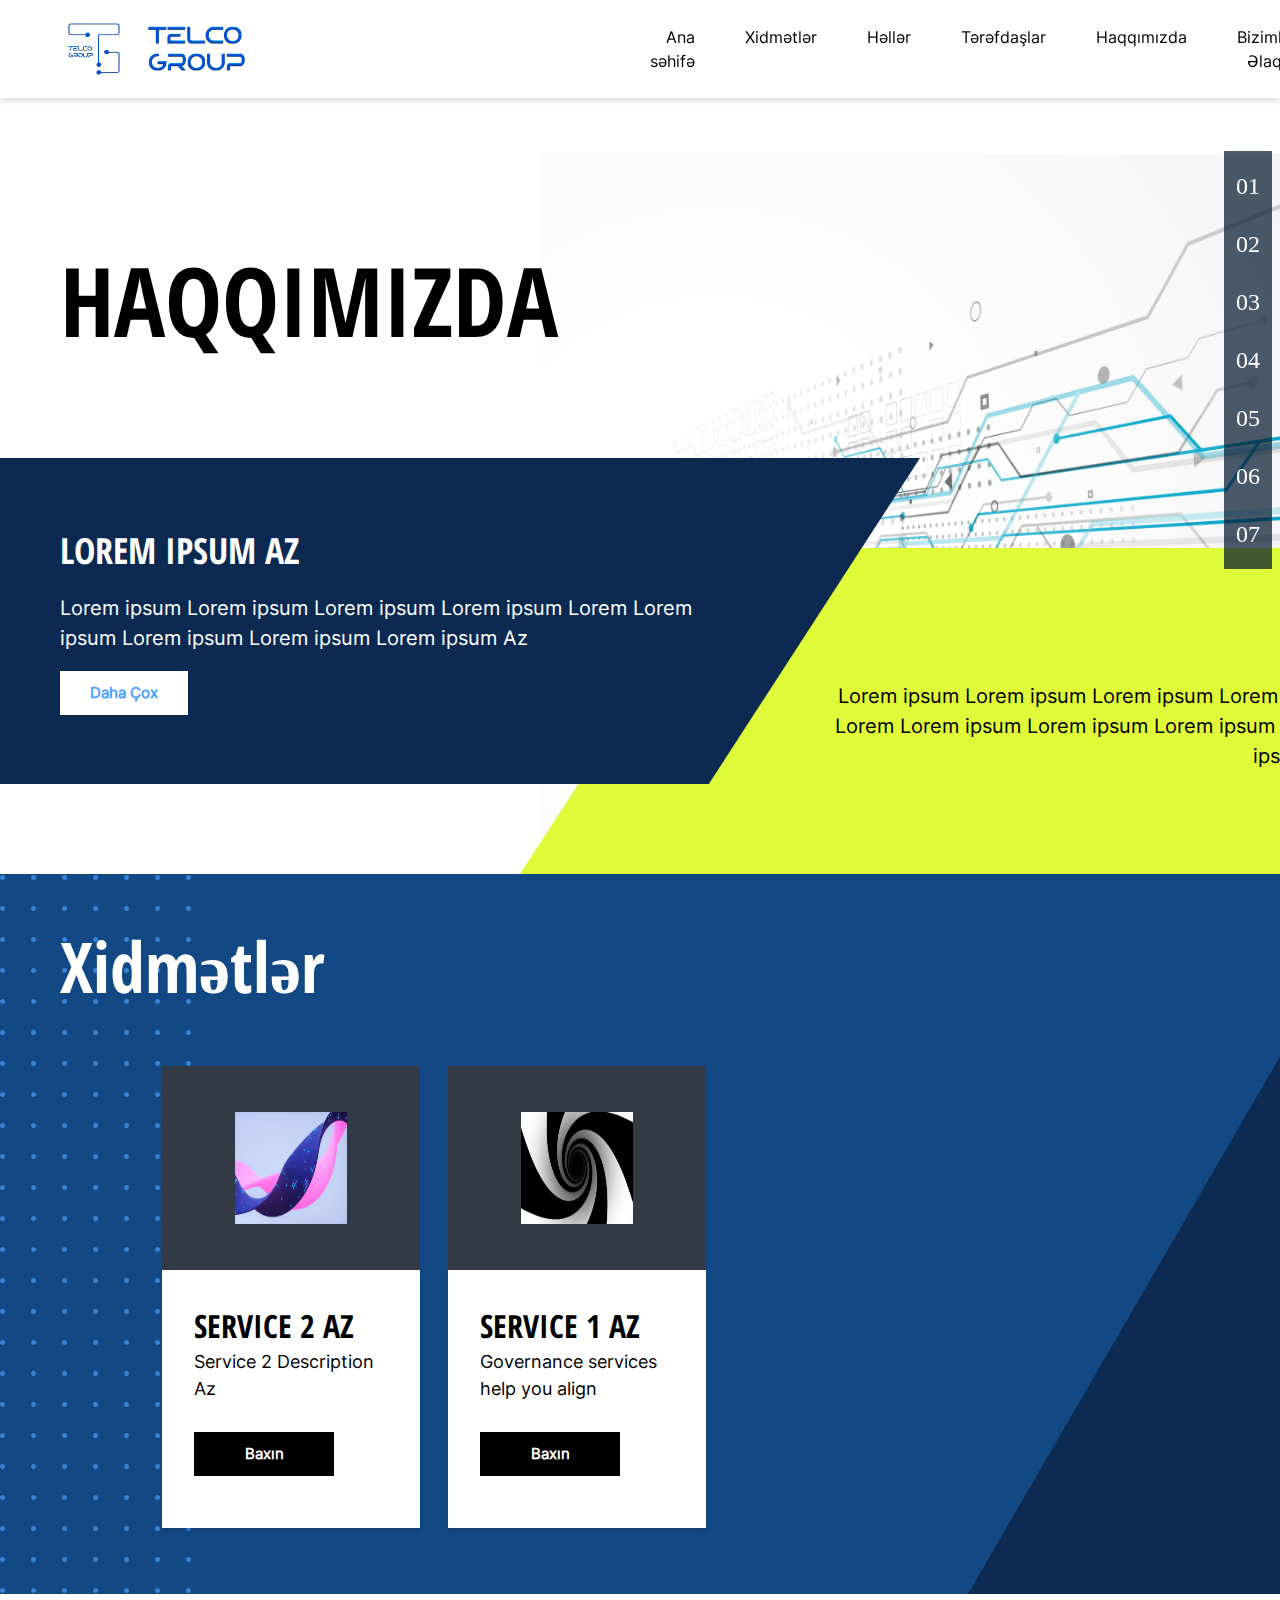
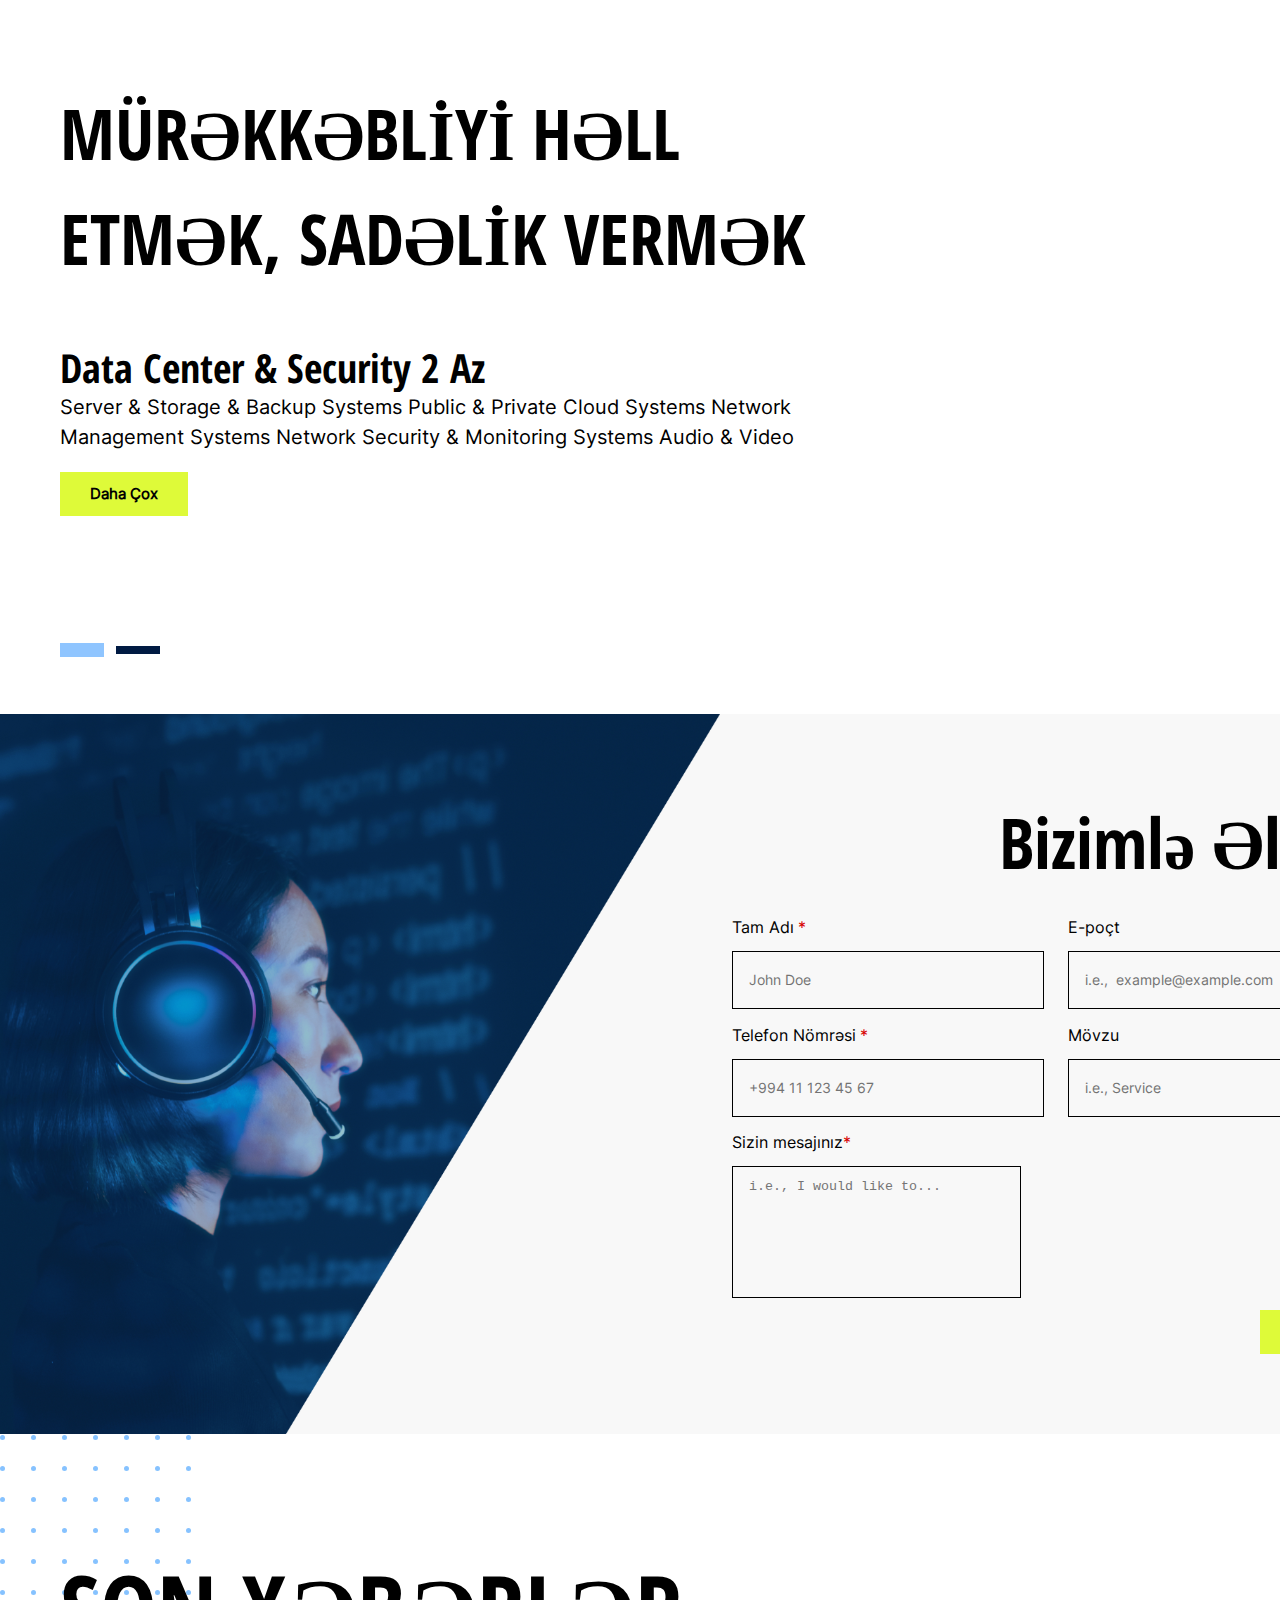
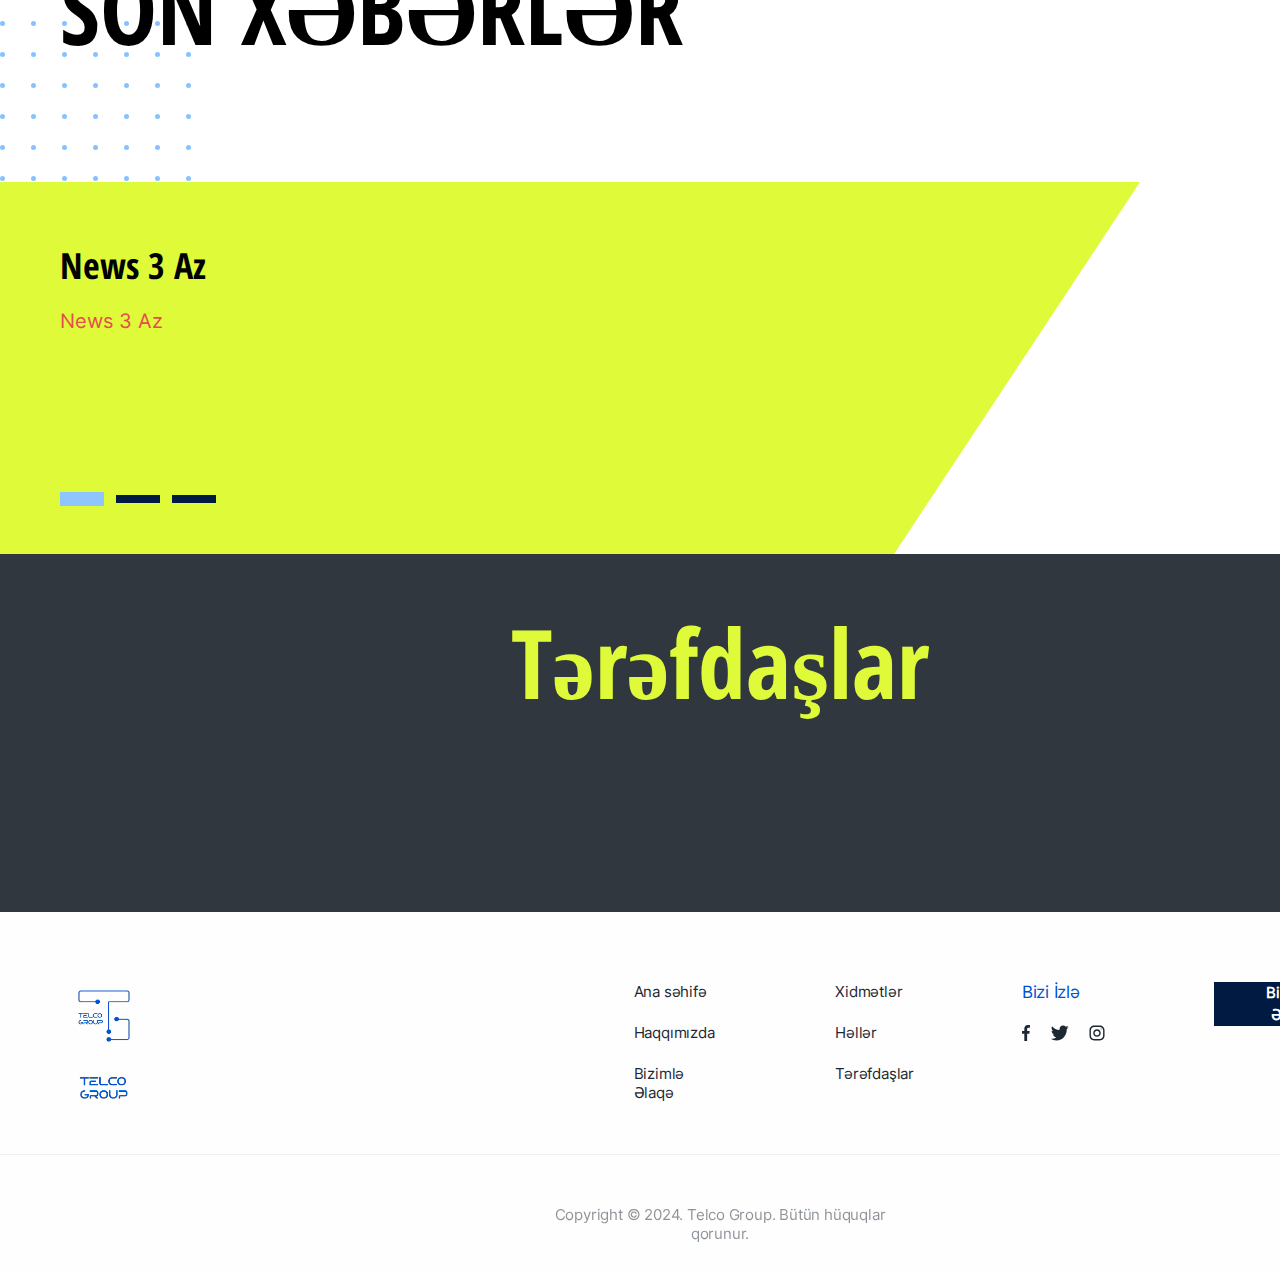
==== index.html @ 6347d16d "first commit" ====
<!DOCTYPE html>
<html lang="en">


<!-- Mirrored from telcogroup.az/ by HTTrack Website Copier/3.x [XR&CO'2014], Thu, 25 Apr 2024 22:47:24 GMT -->
<!-- Added by HTTrack --><meta http-equiv="content-type" content="text/html;charset=utf-8" /><!-- /Added by HTTrack -->
<head>
    <meta charset="UTF-8" />
    <meta name="viewport" content="width=device-width, initial-scale=1.0" />
    <title>Telco Group</title>
    <link rel="stylesheet" href="src/css/style.css" />
    <link rel="preconnect" href="https://fonts.googleapis.com/" />
    <link rel="preconnect" href="https://fonts.gstatic.com/" crossorigin />
    <link href="https://fonts.googleapis.com/css2?family=Open+Sans:ital,wght@0,300..800;1,300..800&amp;display=swap"
          rel="stylesheet" />

    <link href="../cdn.jsdelivr.net/npm/%40splidejs/splide%404.1.4/dist/css/splide.min.css" rel="stylesheet">
    
</head>

<body>
    

<header>
    <div class="logo">
        <a class="" href="index.html">
            <img class="first" src="src/images/logo.png" alt="">
            <img class="second" src="src/images/logo2.png" alt="">
        </a>
    </div>
    <div class="menu">
        <div class="text">
            <a href="index.html">Ana s&#x259;hif&#x259;</a>
        </div>
        <div class="text">
                <a href="services/index/4.html">Xidm&#x259;tl&#x259;r</a>
            
        </div>
        <div class="text">
            <a href="solutions.html">H&#x259;ll&#x259;r</a>
        </div>
        <div class="text">
            <a href="partners.html">T&#x259;r&#x259;fda&#x15F;lar</a>
        </div>
        <div class="text">
            <a href="aboutus.html">Haqq&#x131;m&#x131;zda</a>
        </div>
        <div class="text">
            <a href="contactus.html">Biziml&#x259; &#x18F;laq&#x259;</a>
        </div>
        <div class="language">
                <div class="lang" style="cursor:pointer; pointer-events: none">
                    <a class="selectedLang" href="javascript:void(0);" style="cursor:pointer; pointer-events: none">AZ</a>
                </div>
                <div class="langoptions">
                    <a class="lang" href="index.html?culture=en-US">EN</a>
                </div>
        </div>
    </div>

    <!------------------ Mobile Menu Start ---------------------->

      <div class="mobileMenu">
        <svg class="mobileMenuBtn" xmlns="http://www.w3.org/2000/svg" width="40" height="40" viewBox="0 0 40 40" fill="none">
            <path d="M5 30V26.6667H35V30H5ZM5 21.6667V18.3333H35V21.6667H5ZM5 13.3333V10H35V13.3333H5Z" fill="black"/>
          </svg>
          <div class="menuBar">
            <div class="header">
              <div class="logo">
                <a class="" href="index.html">
                  <img src="./src/images/logo.png" alt="logo">
                </a>
              </div>
              <div class="closeMenu">
                <svg xmlns="http://www.w3.org/2000/svg" width="40" height="40" viewBox="0 0 40 40" fill="none">
                    <path d="M30.6018 32.9665L20.0018 22.3499L9.40182 32.9665L7.03516 30.5999L17.6518 19.9999L7.03516 9.39987L9.40182 7.0332L20.0018 17.6499L30.6018 7.04987L32.9518 9.39987L22.3518 19.9999L32.9518 30.5999L30.6018 32.9665Z" fill="white"/>
                  </svg>
              </div>
            </div>
            <div class="menuOverlay">
              <div class="language">
                <div class="lang" style="cursor: pointer; pointer-events: none">
                  <a
                    class="selectedLang"
                    href="javascript:void(0);"
                    style="cursor: pointer; pointer-events: none"
                    >EN</a
                  >
                </div>
                <svg xmlns="http://www.w3.org/2000/svg" width="17" height="16" viewBox="0 0 17 16" fill="none">
                  <path d="M13.5658 6L8.67451 11L3.7832 6" stroke="white" stroke-width="1.5"
                        stroke-linecap="round" stroke-linejoin="round" />
              </svg>
              <div class="langoptions">
                  <a class="lang" href="index.html?culture=en-US">AZ</a>
              </div>
              </div>
    
              <ul class="menuList">
                <li class="menuItem">
                  <a href="index.html">Home</a>
                </li>
                <li class="menuItem">
                  <a href="./services/index/1.html" style="cursor:pointer;">Services</a>
                </li>
                <li class="menuItem">
                  <a href="./solutions.html" style="cursor:pointer;">Solutions</a>
                </li>
                <li class="menuItem">
                  <a href="./partners.html">Partners</a>
                </li>
                <li class="menuItem">
                  <a href="./aboutus.html">About Us</a>
                </li>
                <li class="menuItem"><a href="./contactus.html">Contact Us</a></li>
                <li class="menuItem">
                    <div class="socialMedia">
                        <a href="https://www.facebook.com/">
                            <svg xmlns="http://www.w3.org/2000/svg" width="17" height="32" viewBox="0 0 17 32" fill="none">
                                <path d="M13.6961 5.31289H16.6172V0.225315C16.1132 0.155987 14.38 0 12.3615 0C8.14989 0 5.2648 2.64911 5.2648 7.51804V11.999H0.617188V17.6865H5.2648V31.9973H10.963V17.6879H15.4226L16.1306 12.0003H10.9617V8.08199C10.963 6.43813 11.4056 5.31289 13.6961 5.31289Z" fill="white"/>
                              </svg>
                        </a>
                        <a href="https://twitter.com/">
                            <svg xmlns="http://www.w3.org/2000/svg" width="40" height="32" viewBox="0 0 40 32" fill="none">
                                <path d="M40.0018 3.78831C38.5372 4.43077 36.9766 4.85662 35.3495 5.06338C37.0233 4.064 38.3009 2.49354 38.9015 0.600615C37.3409 1.53108 35.6178 2.18831 33.7815 2.55508C32.2996 0.977231 30.1876 0 27.8836 0C23.4135 0 19.8147 3.62831 19.8147 8.07631C19.8147 8.71631 19.8689 9.33169 20.0018 9.91754C13.2892 9.59015 7.34949 6.37292 3.35934 1.472C2.66273 2.68062 2.25411 4.064 2.25411 5.55323C2.25411 8.34954 3.69411 10.8283 5.84057 12.2634C4.54334 12.2388 3.27073 11.8622 2.19257 11.2689C2.19257 11.2935 2.19257 11.3255 2.19257 11.3575C2.19257 15.2812 4.99134 18.5403 8.66149 19.2911C8.00426 19.4708 7.28796 19.5569 6.54457 19.5569C6.02765 19.5569 5.5058 19.5274 5.01596 19.4191C6.06211 22.6166 9.03072 24.9674 12.5606 25.0437C9.81349 27.1926 6.32549 28.4874 2.5495 28.4874C1.88734 28.4874 1.25226 28.4578 0.617188 28.3766C4.1938 30.6831 8.43257 32 13.0036 32C27.8615 32 35.9846 19.6923 35.9846 9.024C35.9846 8.66708 35.9723 8.32246 35.955 7.98031C37.5575 6.84308 38.904 5.42277 40.0018 3.78831Z" fill="white"/>
                              </svg>
                        </a>
                        <a href="https://www.instagram.com/">
                            <svg xmlns="http://www.w3.org/2000/svg" width="32" height="32" viewBox="0 0 32 32" fill="none">
                                <path fill-rule="evenodd" clip-rule="evenodd" d="M10 0H22C27.522 0 32 4.478 32 10V22C32 27.522 27.522 32 22 32H10C4.478 32 0 27.522 0 22V10C0 4.478 4.478 0 10 0ZM22 29C25.86 29 29 25.86 29 22V10C29 6.14 25.86 3 22 3H10C6.14 3 3 6.14 3 10V22C3 25.86 6.14 29 10 29H22Z" fill="white"/>
                                <path fill-rule="evenodd" clip-rule="evenodd" d="M8 16C8 11.582 11.582 8 16 8C20.418 8 24 11.582 24 16C24 20.418 20.418 24 16 24C11.582 24 8 20.418 8 16ZM11 16C11 18.756 13.244 21 16 21C18.756 21 21 18.756 21 16C21 13.242 18.756 11 16 11C13.244 11 11 13.242 11 16Z" fill="white"/>
                                <circle cx="24.6012" cy="7.40194" r="1.066" fill="white"/>
                              </svg>
                        </a>
                      </div>
                </li>
              </ul>
    
              
            </div>
          </div>
      </div>


    <!------------------ Mobile Menu End ---------------------->
</header>
    <section id="Video">
    <video autoplay muted loop src="src/videos/bgvideo.mp4"></video>
    <div class="blursvg">
        <div class="homeTexts">
            <div class="homeCapital">
                <h1>HeaderTop Az</h1>
            </div>
            <div class="homeLower">
                <h4>HeaderMiddle Az</h4>
                <p>
                    HeaderBottom Az
                </p>
            </div>
        </div>
    </div>
    <div class="card">
        <div class="cardPhoto">
            <img src="src/images/Screenshot%202024-01-31%20at%2023.46%201.png" alt="">
        </div>
        <div class="cardDetails">
            <div class="cardTextDetails">
                <h1>Data Center &amp; Security Az</h1>
                <h2>Data Center &amp; Security SubtitleAz</h2>
                <p>Server &amp; Storage &amp; Backup Systems Public &amp; Private Cloud Systems Network Management Systems Network Security &amp; Monitoring Systems Audio &amp; Video Conference Systems IP Telephony &amp; Call Center Systems DC Management &amp; Monitoring Systems Az</p>
            </div>
            <div class="textUnderline">
                <a href="solutions.html">Daha &#xC7;ox</a>
            </div>
        </div>
    </div>
</section>

<section id="AboutHome">

    <div class="allText">
        <h1>Haqq&#x131;m&#x131;zda</h1>
        <div class="left">
            <h2>LOREM IPSUM AZ</h2>
            <h3>Lorem ipsum Lorem ipsum Lorem ipsum Lorem ipsum Lorem Lorem ipsum Lorem ipsum Lorem ipsum Lorem ipsum Az</h3>
            <a href="aboutus.html">Daha &#xC7;ox</a>
        </div>
        <div class="right">
            <h3>Lorem ipsum Lorem ipsum Lorem ipsum Lorem ipsum Lorem Lorem ipsum Lorem ipsum Lorem ipsum Lorem ipsum Az</h3>
        </div>
    </div>

</section>

<section id="Services">
    <h1>Xidm&#x259;tl&#x259;r</h1>
    <div class="serviceCards">
                <div class="card">
                    <div class="cardframe">
                        <div class="cardIcon">
                            <img src="src/images/services/20240328002311069_1924a41e-1cb3-4053-b6e3-e01814548462.jpg" alt="">
                        </div>
                        <div class="cardTextsvsButton">
                            <div class="cardTexts">
                                <h2 class="title">Service 2 Az</h2>
                                <p class="subtitle">Service 2 Description Az</p>
                            </div>
                            <a class="button" href="services/index/3.html">Bax&#x131;n</a>
                        </div>
                    </div>
                </div>
                <div class="card">
                    <div class="cardframe">
                        <div class="cardIcon">
                            <img src="src/images/services/20240328000908178_dfe72c28-a695-48cb-8f65-0fd65656775c.png" alt="">
                        </div>
                        <div class="cardTextsvsButton">
                            <div class="cardTexts">
                                <h2 class="title">Service 1 Az</h2>
                                <p class="subtitle">Governance services help you align Information Technology with your organizational objectives and to develop effective and efficient processes for Information Technology. Information security services support our clients with a wide range of capabilities for protecting assets, responding to potential cyber-attacks, and oversee security objectives. Information security services support our clients with a wide range of capabilities for protecting assets, responding to potential cyber-attacks, and oversee security objectives. Governance services help you align Information Technology with your organizational objectives and to develop effective and efficient processes for Information Technology. Information security services support our clients with a wide range of capabilities for protecting assets, responding to potential cyber-attacks, and oversee security objectives. Information security services support our clients with a wide range of capabilities for protecting assets, responding to potential cyber-attacks, and oversee security objectives IT Governance Audit IT Risk Assessment IT Strategy and Policies ITSM Implementation IT Service Management IT Project Management Az</p>
                            </div>
                            <a class="button" href="services/index/1.html">Bax&#x131;n</a>
                        </div>
                    </div>
                </div>
    </div>
</section>

<section id="Complexity">

    <div class="complexityTexts">
        <h1>M&#xDC;R&#x18F;KK&#x18F;BL&#x130;Y&#x130; H&#x18F;LL ETM&#x18F;K, SAD&#x18F;L&#x130;K VERM&#x18F;K</h1>
        <div class="textVsButton">
                    <div class="solutionSlider activeSolution" data-target="0">
                        <h2>Data Center &amp; Security 2 Az</h2>
                        <h3>
                            Server &amp; Storage &amp; Backup Systems Public &amp; Private Cloud Systems Network Management Systems Network Security &amp; Monitoring Systems Audio &amp; Video Conference Systems IP Telephony &amp; Call Center Systems DC Management &amp; Monitoring Systems Az
                        </h3>
                    </div>
                    <div class="solutionSlider " data-target="1">
                        <h2>Data Center &amp; Security Az</h2>
                        <h3>
                            Server &amp; Storage &amp; Backup Systems Public &amp; Private Cloud Systems Network Management Systems Network Security &amp; Monitoring Systems Audio &amp; Video Conference Systems IP Telephony &amp; Call Center Systems DC Management &amp; Monitoring Systems Az
                        </h3>
                    </div>
            <a class="button" href="solutions.html">Daha &#xC7;ox</a>
        </div>
    </div>

    <div class="miniButtons">
                    <div class="complexityMiniButton activeminibutton" data-index="0"></div>
                    <div class="complexityMiniButton" data-index="1"></div>
    </div>
</section>

<section id="Contact">
    <h1>Biziml&#x259; &#x18F;laq&#x259;</h1>
    <form method="post" action="https://telcogroup.az/">
        <div class="inputWithLabel">
            <label for="fullname" aria-required="">Tam Ad&#x131;<span>*</span></label>
            <input id="fullname" placeholder="John Doe" type="text" data-val="true" data-val-required="The FullName field is required." name="Appeal.FullName" value="">
        </div>
        <div class="inputWithLabel">
            <label for="email" aria-required="">E-po&#xE7;t<span></span></label>
            <input id="email" placeholder="i.e.,  example@example.com " type="text" data-val="true" data-val-email="The Email field is not a valid e-mail address." data-val-required="The Email field is required." name="Appeal.Email" value="">
        </div>
        <div class="inputWithLabel">
            <label for="phonenumber" aria-required="">Telefon N&#xF6;mr&#x259;si<span>*</span></label>
            <input id="phonenumber" placeholder="+994 11 123 45 67" type="text" data-val="true" data-val-phone="The Phone field is not a valid phone number." data-val-required="The Phone field is required." name="Appeal.Phone" value="">
        </div>
        <div class="inputWithLabel">
            <label for="subject" aria-required="">M&#xF6;vzu<span></span></label>
            <input id="subject" placeholder="i.e., Service" type="text" data-val="true" data-val-required="The Subject field is required." name="Appeal.Subject" value="">
        </div>

        <div class="messageinput">
            <label for="message">Sizin mesaj&#x131;n&#x131;z<span>*</span></label>
            <!-- deleted inline style from textarea---------------------------------------- -->
            <!-- <textarea style="min-width: 648px; min-height:132px ;" placeholder="i.e., I would like to..." id="message" cols="30" rows="10" data-val="true" data-val-required="The Message field is required." name="Appeal.Message">
</textarea> -->
<textarea  placeholder="i.e., I would like to..." id="message" cols="30" rows="10" data-val="true" data-val-required="The Message field is required." name="Appeal.Message">
</textarea>
        </div>

        <button class="submitbutton" type="submit">T&#x259;sdiq etm&#x259;k</button>

    <input name="__RequestVerificationToken" type="hidden" value="CfDJ8O_SV4JoXLRJo3WQlUz4GRcP338NGrXPYetlUy0zG60uAULgFwV5gNv9HTO8yW4EYQbIubYzNsIlk3P9ije3khGTWUo6BZCWP-KsKERi3xwK6Hp1WIjOyrzfgN3tcr1G19LewFL6iRd0WyjIefv9YUc" /></form>

</section>

<section id="News">
    <h1>SON X&#x18F;B&#x18F;RL&#x18F;R</h1>
    <div class="newsSlider">
                <div class="sliderLeft activesliderleft" data-target="0">
                    <h1>News 3 Az</h1>
                    <p>
                        <p><span style="color:hsl(0,75%,60%);"><strong>News 3 Az</strong></span></p>
                    </p>
                </div>
                <div class="sliderLeft " data-target="1">
                    <h1>News 2 Az</h1>
                    <p>
                        News 2 Description Az News 2 Description Az News 2 Description Az
                    </p>
                </div>
                <div class="sliderLeft " data-target="2">
                    <h1>News 1 Az</h1>
                    <p>
                        News 1 Desctiption News 1 Desctiption News 1 Desctiption Az
                    </p>
                </div>
        <div class="sliderRight"></div>

        <div class="newsMiniButtons">
                        <div class="newsMiniButton activeminibutton" data-index="0"></div>
                        <div class="newsMiniButton" data-index="1"></div>
                        <div class="newsMiniButton" data-index="2"></div>
        </div>
    </div>
</section>

<section id="Partners">
    <h1>T&#x259;r&#x259;fda&#x15F;lar</h1>
    <div class="splide">
        <div class="splide__track">
            <ul class="splide__list">
            </ul>
        </div>
    </div>
</section>

<ul class="rightNav">
    <li class="navlink"><a href="#Video">01</a></li>
    <li class="navlink"><a href="#AboutHome">02</a></li>
    <li class="navlink"><a href="#Services">03</a></li>
    <li class="navlink"><a href="#Complexity">04</a></li>
    <li class="navlink"><a href="#Contact">05</a></li>
    <li class="navlink"><a href="#News">06</a></li>
    <li class="navlink"><a href="#Partners">07</a></li>
</ul>


    <footer>
    <div class="footerinfo">
        <div class="logo">
            <a href="index.html">
                <img src="src/images/logo.png" alt="">
                <img src="src/images/logo2.png" alt="">
            </a>
        </div>
        <div class="footermenu">
            <div class="homemenu">
                <a href="index.html">Ana s&#x259;hif&#x259;</a>
                <a href="aboutus.html">Haqq&#x131;m&#x131;zda</a>
                <a href="contactus.html">Biziml&#x259; &#x18F;laq&#x259;</a>
            </div>
            <div class="servicemenu">
                    <a href="services/index/4.html">Xidm&#x259;tl&#x259;r</a>
                
                <a href="solutions.html">H&#x259;ll&#x259;r</a>
                <a href="partners.html">T&#x259;r&#x259;fda&#x15F;lar</a>
            </div>
            <div class="followus">
                <p>Bizi &#x130;zl&#x259;</p>
                <div class="socials">
                    <a href="https://www.facebook.com/"><img src="src/images/fb.svg" alt=""></a>
                    <a href="https://www.twitter.com/"><img src="src/images/twitter.svg" alt=""></a>
                    <a href="https://www.instagram.com/"><img src="src/images/insta.svg" alt=""></a>
                </div>
            </div>
            <a class="button" href="contactus.html">Biziml&#x259; &#x18F;laq&#x259;</a>
        </div>
    </div>

    <div class="line"></div>

    <p class="copyright">Copyright &#xA9; 2024. Telco Group. B&#xFC;t&#xFC;n h&#xFC;quqlar qorunur.</p>
</footer>

<footer class="mobileFooter">
    <div class="mobilefooterinfo">
        <div class="mobilelogo">
            <a href="index.html" class="mobilelogolinks">
                <img src="src/images/logo.png" alt="">
                <img src="src/images/logo2.png" alt="" class="logo2">
            </a>
            <a class="mobilebutton" href="contactus.html">Biziml&#x259; &#x18F;laq&#x259;</a>
        </div>
        <div class="mobilefootermenu">
            <div class="mobilehomemenu">
                <a href="index.html">Ana s&#x259;hif&#x259;</a>
                <a href="aboutus.html">Haqq&#x131;m&#x131;zda</a>
                <a href="contactus.html">Biziml&#x259; &#x18F;laq&#x259;</a>
            </div>
            <div class="mobileservicemenu">
                    <a href="services/index/4.html">Xidm&#x259;tl&#x259;r</a>
                
                <a href="solutions.html">H&#x259;ll&#x259;r</a>
                <a href="partners.html">T&#x259;r&#x259;fda&#x15F;lar</a>
            </div>
            <div class="mobilefollowus">
                <p>Bizi &#x130;zl&#x259;</p>
                <div class="mobilesocials">
                    <a href="https://www.facebook.com/"><img src="src/images/fb.svg" alt=""></a>
                    <a href="https://www.twitter.com/"><img src="src/images/twitter.svg" alt=""></a>
                    <a href="https://www.instagram.com/"><img src="src/images/insta.svg" alt=""></a>
                </div>
            </div>
            
        </div>
       
    </div>

    <div class="mobileline"></div>

    <p class="mobilecopyright">Copyright &#xA9; 2024. Telco Group. B&#xFC;t&#xFC;n h&#xFC;quqlar qorunur.</p>
</footer>



    <script src="src/js/slider.js"></script>
    <script src="../cdn.jsdelivr.net/npm/%40splidejs/splide%404.1.4/dist/js/splide.min.js"></script>
    <script src="../cdn.jsdelivr.net/npm/%40splidejs/splide-extension-auto-scroll%400.5.3/dist/js/splide-extension-auto-scroll.min.js"></script>
    
    <script src="../code.jquery.com/jquery-3.6.0.min.js"></script>
    <script src="../cdnjs.cloudflare.com/ajax/libs/jquery-validate/1.19.5/jquery.validate.min.js" integrity="sha512-rstIgDs0xPgmG6RX1Aba4KV5cWJbAMcvRCVmglpam9SoHZiUCyQVDdH2LPlxoHtrv17XWblE/V/PP+Tr04hbtA==" crossorigin="anonymous" referrerpolicy="no-referrer"></script>
    <script src="../cdnjs.cloudflare.com/ajax/libs/jquery-validation-unobtrusive/4.0.0/jquery.validate.unobtrusive.min.js" integrity="sha512-xq+Vm8jC94ynOikewaQXMEkJIOBp7iArs3IhFWSWdRT3Pq8wFz46p+ZDFAR7kHnSFf+zUv52B3prRYnbDRdgog==" crossorigin="anonymous" referrerpolicy="no-referrer"></script>

    
    <script src="src/js/main.js"></script>

</body>




<!-- Mirrored from telcogroup.az/ by HTTrack Website Copier/3.x [XR&CO'2014], Thu, 25 Apr 2024 22:47:28 GMT -->
</html>
---- src/css/style.css ----
* {
  margin: 0;
  padding: 0;
  box-sizing: border-box;
}

html,
body {
  overflow-x: hidden;
}
a {
  text-decoration: none;
}

ul {
  list-style: none;
  padding: 0;
  margin: 0;
}

.required_inp:after {
  content: " *";
  color: red;
}

.reversed {
  background-image: url(../images/rectangleLeft.svg) !important;
  flex-direction: row-reverse !important;
  background-repeat: no-repeat;
  padding-right: 220px;
}

.nonReversed {
  padding-left: 220px;
  background-image: url(../images/rectangleRight.svg);
}

.activeButton {
  width: 44px;
  height: 14px !important;
  flex-shrink: 0;
  background: #8fc5ff !important;
}

.activesliderleft {
  display: block !important;
}

.activeSolution {
  display: block !important;
}

.activetabservice {
  background-color: #defa39 !important;
}

.solutionSlider {
  display: none;
}

.activeminibutton {
  width: 44px !important;
  height: 14px !important;
  background: #8fc5ff !important;
}

header {
  position: fixed;
  top: 0;
  left: 0;
  z-index: 1000;
  width: 100%;
  display: inline-flex;
  padding: 15px 60px;
  justify-content: space-between;
  align-items: center;
  gap: 384px;
  background: #fff;
  box-shadow: 0px 4px 4px 0px rgba(0, 0, 0, 0.1);
}

header .hamburger-menu {
  display: none;
}

header .logo {
  display: flex;
  align-items: flex-start;
}

header .logo a {
  display: flex;
  align-items: flex-start;
}

header .logo a .first {
  width: 68px;
  height: 68px;
  -o-object-fit: cover;
  object-fit: cover;
}

header .logo a .second {
  width: 138px;
  height: 68px;
  -o-object-fit: cover;
  object-fit: cover;
}

header .menu {
  display: flex;
  align-items: flex-start;
  gap: 50px;
}

header .menu .text {
  display: flex;
  justify-content: center;
  align-items: center;
  gap: 10px;
}

header .menu .text a {
  color: #000;
  text-align: right;
  font-family: Inter;
  font-size: 16px;
  font-style: normal;
  font-weight: 500;
  line-height: 150%;
  /* 24px */
}

header .menu .language {
  position: relative;
  display: flex;
  justify-content: center;
  align-items: center;
  gap: 10px;
}

header .menu .language:hover .langoptions {
  visibility: visible;
}

header .menu .language .langoptions {
  background-color: #fff;
  display: flex;
  visibility: hidden;
  position: absolute;
  top: 62px;
  left: -4px;
  z-index: 100;
  padding: 20px 10px;
  box-shadow: 0px 4px 4px rgba(0, 0, 0, 0.25);
  flex-direction: column;
  transition: 0.3s;
}

header .menu .language .langoptions a {
  position: relative;
}

header .menu .language .langoptions a:hover::before {
  width: 100%;
}

header .menu .language .langoptions a::before {
  transition: 0.4s;
  content: " ";
  width: 0%;
  height: 4px;
  background-color: #defa39;
  color: #defa39;
  position: absolute;
  left: 0;
  bottom: -5px;
}

header .menu .language a {
  color: #000;
  text-align: right;
  font-family: Inter;
  font-size: 16px;
  font-style: normal;
  font-weight: 500;
  line-height: 150%;
  /* 24px */
}

footer {
  position: relative;
  margin: auto;
  width: 1440px;
  height: 362px;
  flex-shrink: 0;
  /*border: 1px solid rgba(0, 0, 0, 0.03);*/
  background: #fefefe;
}

footer .footerinfo {
  position: absolute;
  top: 70px;
  left: 70px;
  display: flex;
  width: 1300px;
  align-items: flex-start;
  gap: 424px;
}

footer .footerinfo .logo {
  display: flex;
  align-items: flex-start;
}

footer .footerinfo .logo img {
  width: 68px;
  height: 68px;
}

footer .footerinfo .footermenu {
  display: flex;
  justify-content: flex-end;
  align-items: flex-start;
  gap: 108px;
}

footer .footerinfo .footermenu .homemenu {
  display: flex;
  flex-direction: column;
  align-items: flex-start;
  gap: 22px;
}

footer .footerinfo .footermenu .homemenu a {
  color: #1e2833;
  font-family: Inter;
  font-size: 15px;
  font-style: normal;
  font-weight: 400;
  line-height: normal;
  letter-spacing: -0.205px;
}

footer .footerinfo .footermenu .servicemenu {
  display: flex;
  flex-direction: column;
  align-items: flex-start;
  gap: 22px;
}

footer .footerinfo .footermenu .servicemenu a {
  color: #1e2833;
  font-family: Inter;
  font-size: 15px;
  font-style: normal;
  font-weight: 400;
  line-height: normal;
  letter-spacing: -0.205px;
}

footer .footerinfo .footermenu .followus {
  display: flex;
  flex-direction: column;
  align-items: flex-start;
  gap: 23px;
}

footer .footerinfo .footermenu .followus p {
  width: 84px;
  color: #0052d4;
  font-family: Inter;
  font-size: 17px;
  font-style: normal;
  font-weight: 500;
  line-height: normal;
  letter-spacing: -0.232px;
}

footer .footerinfo .footermenu .followus .socials {
  display: flex;
  width: 84px;
  align-items: flex-start;
  gap: 20px;
}

footer .footerinfo .footermenu .followus .socials a:nth-child(1) {
  width: 7.939px;
  height: 15.876px;
  flex-shrink: 0;
}

footer .footerinfo .footermenu .followus .socials a:nth-child(1) img {
  width: 7.939px;
  height: 15.876px;
}

footer .footerinfo .footermenu .followus .socials a:nth-child(2) {
  width: 19.556px;
  height: 15.889px;
  flex-shrink: 0;
}

footer .footerinfo .footermenu .followus .socials a:nth-child(2) img {
  width: 19.556px;
  height: 15.889px;
}

footer .footerinfo .footermenu .followus .socials a:nth-child(3) {
  width: 16px;
  height: 16px;
  flex-shrink: 0;
}

footer .footerinfo .footermenu .followus .socials a:nth-child(3) img {
  width: 16px;
  height: 16px;
}

footer .footerinfo .footermenu .button {
  color: #fff;
  text-align: center;
  font-family: Inter;
  font-size: 15px;
  font-style: normal;
  font-weight: 600;
  line-height: 150%;
  /* 22.5px */
  display: flex;
  width: auto;
  height: 44px;
  padding: 10px 30px;
  justify-content: center;
  align-items: center;
  gap: 10px;
  background: #001a42;
}

footer .copyright {
  position: absolute;
  top: 293px;
  left: 543px;
  width: 354px;
  color: #1e2833;
  text-align: center;
  font-family: Inter;
  font-size: 15px;
  font-style: normal;
  font-weight: 400;
  line-height: normal;
  letter-spacing: -0.205px;
  opacity: 0.5;
}

footer .line {
  position: absolute;
  top: 242px;
  left: 0;
  width: 1440px;
  height: 1px;
  flex-shrink: 0;
  background: rgba(30, 40, 51, 0.07);
}

#Video {
  margin: auto;
  width: 1440px;
  overflow: hidden;
  position: relative;
  height: auto;
}

#Video video {
  -o-object-fit: cover;
  object-fit: cover;
  width: 100%;
  transform: scale(2.8);
}

#Video .blursvg {
  position: absolute;
  top: 184px;
  left: 0;
  width: 1192px;
  height: 552px;
  z-index: 1;
  background-image: url(../images/blur.svg);
  background-repeat: no-repeat;
  fill: rgba(25, 78, 133, 0.58);
  display: flex;
}

#Video .blursvg .homeTexts {
  display: flex;
  flex-direction: column;
  align-items: flex-start;
  gap: 21px;
  margin-left: 60px;
}

#Video .blursvg .homeTexts .homeCapital {
  width: 872px;
  height: auto;
  overflow: hidden;
}

#Video .blursvg .homeTexts .homeCapital h1 {
  margin-top: 100px;
  text-transform: uppercase;
  display: flex;
  width: 784px;
  height: 188px;
  flex-direction: column;
  justify-content: center;
  flex-shrink: 0;
  color: #defa39;
  font-family: "Open Sans Hebrew Condensed";
  font-size: 96px;
  font-style: normal;
  font-weight: 700;
  line-height: 90px;
  display: -webkit-box;
  -webkit-line-clamp: 2;
}

#Video .blursvg .homeTexts .homeLower {
  width: 784px;
  height: 108px;
}

#Video .blursvg .homeTexts .homeLower h4 {
  display: flex;
  width: 784px;
  height: 48px;
  flex-direction: column;
  justify-content: center;
  flex-shrink: 0;
  color: #fff;
  font-family: "Open Sans Hebrew Condensed";
  font-size: 36px;
  font-style: normal;
  font-weight: 700;
  line-height: 150%;
  /* 54px */
}

#Video .blursvg .homeTexts .homeLower p {
  width: 784px;
  color: #fff;
  font-family: "Inter";
  font-size: 20px;
  font-style: normal;
  font-weight: 300;
  line-height: 150%;
  /* 30px */
}

#Video .card {
  position: absolute;
  top: 206px;
  right: 82px;
  z-index: 1;
  display: flex;
  width: 380px;
  height: 508px;
  padding-bottom: 24px;
  flex-direction: column;
  align-items: center;
  gap: 20px;
  background: rgba(0, 21, 43, 0.95);
}

#Video .card .cardPhoto {
  display: flex;
  width: 380px;
  height: 214px;
  justify-content: center;
  align-items: center;
  background: #fff;
  overflow: hidden;
}

#Video .card .cardPhoto img {
  width: 100%;
  height: 100%;
  -o-object-fit: cover;
  object-fit: cover;
}

#Video .card .cardDetails {
  display: flex;
  width: 300px;
  flex-direction: column;
  align-items: flex-start;
  gap: 24px;
}

#Video .card .cardDetails .cardTextDetails {
  display: flex;
  width: 300px;
  flex-direction: column;
  align-items: flex-start;
}

#Video .card .cardDetails .cardTextDetails h1 {
  width: 300px;
  color: #fff;
  font-family: "Open Sans Hebrew Condensed";
  font-size: 32px;
  font-style: normal;
  font-weight: 700;
  line-height: 150%;
  height: 48px;
  overflow: hidden;
  /* 48px */
}

#Video .card .cardDetails .cardTextDetails h2 {
  width: 300px;
  color: #fff;
  font-family: "Open Sans Hebrew Condensed";
  font-size: 20px;
  font-style: normal;
  font-weight: 700;
  line-height: 150%;
  height: 30px;
  overflow: hidden;
  /* 30px */
}

#Video .card .cardDetails .cardTextDetails p {
  display: flex;
  width: 300px;
  height: auto;
  flex-direction: column;
  justify-content: center;
  color: #fff;
  font-family: "Inter";
  font-size: 18px;
  font-style: normal;
  font-weight: 200;
  line-height: 150%;
  height: 80px;
  overflow: hidden;
  /* 27px */
}

#Video .card .cardDetails .textUnderline {
  display: flex;
  width: 100%;
  align-items: center;
}

#Video .card .cardDetails .textUnderline a {
  width: 100%;
  color: #defa39;
  font-family: "Inter";
  font-size: 20px;
  font-style: normal;
  font-weight: 400;
  line-height: 150%;
  /* 30px */
  text-decoration-line: underline;
  height: 30px;
  overflow: hidden;
}

#Video .card .cardDetails .miniButtons {
  display: flex;
  width: 300px;
  align-items: center;
  gap: 8px;
}

#Video .card .cardDetails .miniButtons .minibutton {
  width: 44px;
  height: 8px;
  flex-shrink: 0;
  background: #fff;
  cursor: pointer;
}

#AboutHome {
  margin: auto;
  width: 1440px;
  height: 720px;
  background-image: url(../images/bg.jpg);
  background-size: contain;
  background-repeat: no-repeat;
  background-position: right;
}

#AboutHome .allText {
  position: relative;
}

#AboutHome .allText h1 {
  position: absolute;
  top: 74px;
  left: 60px;
  height: 144px;
  text-transform: uppercase;
  color: #000;
  font-family: "Open Sans Hebrew Condensed";
  font-size: 96px;
  font-style: normal;
  font-weight: 700;
  line-height: 150%;
  /* 144px */
  /* 144px */
}

#AboutHome .allText .left {
  position: absolute;
  top: 304px;
  left: 0px;
  background-image: url(../images/leftbg.svg);
  background-size: contain;
  height: 326px;
  background-repeat: no-repeat;
  background-position: left;
  display: flex;
  flex-direction: column;
  align-items: flex-start;
  gap: 18px;
  padding: 69px 190px 69px 60px;
  z-index: 1;
}

#AboutHome .allText .left h2 {
  display: flex;
  width: 670px;
  height: 48px;
  flex-direction: column;
  justify-content: center;
  color: #fff;
  font-family: "Open Sans Hebrew Condensed";
  font-size: 36px;
  font-style: normal;
  font-weight: 700;
  line-height: 150%;
  /* 54px */
}

#AboutHome .allText .left h3 {
  overflow: hidden;
  width: 670px;
  color: #fff;
  font-family: Inter;
  font-size: 20px;
  font-style: normal;
  font-weight: 300;
  line-height: 150%;
  /* 30px */
}

#AboutHome .allText .left a {
  background: #fff;
  display: flex;
  height: 44px;
  padding: 10px 30px;
  justify-content: center;
  align-items: center;
  gap: 10px;
  color: #48a2ff;
  text-align: center;
  font-family: Inter;
  font-size: 15px;
  font-style: normal;
  font-weight: 600;
  line-height: 150%;
  /* 22.5px */
}

#AboutHome .allText .right {
  position: absolute;
  top: 394px;
  right: 0px;
  background-image: url(../images/rightbg.svg);
  background-size: contain;
  height: 326px;
  background-repeat: no-repeat;
  background-position: right;
  padding: 133px 100px 133px 304px;
}

#AboutHome .allText .right h3 {
  width: 516px;
  color: #000;
  text-align: right;
  font-family: Inter;
  font-size: 20px;
  font-style: normal;
  font-weight: 300;
  line-height: 150%;
  /* 30px */
}

#Services {
  margin: auto;
  width: 1440px;
  height: 720px;
  background-image: url(../images/servicebg.jpg);
  background-size: contain;
  background-repeat: no-repeat;
  position: relative;
}

#Services h1 {
  display: flex;
  width: 1320px;
  height: 104px;
  flex-direction: column;
  justify-content: center;
  position: absolute;
  left: 60px;
  top: 40px;
  color: #fff;
  font-family: "Open Sans Hebrew Condensed";
  font-size: 70px;
  font-style: normal;
  font-weight: 700;
  line-height: 150%;
  /* 105px */
}

#Services .serviceCards {
  display: flex;
  align-items: flex-start;
  position: absolute;
  left: 148px;
  bottom: 50px;
}

#Services .serviceCards .card {
  display: flex;
  width: 286px;
  height: 494px;
  flex-direction: column;
  justify-content: center;
  align-items: center;
  flex-shrink: 0;
}

#Services .serviceCards .card:hover .cardframe .cardIcon {
  width: 286px;
  height: 220px;
}

#Services .serviceCards .card:hover .cardframe .cardTextsvsButton {
  width: 286px;
  height: 270px;
  gap: 32px;
}

#Services .serviceCards .card:hover .cardframe .cardTextsvsButton .cardTexts {
  gap: 16px;
  height: 117px;
}

#Services
  .serviceCards
  .card:hover
  .cardframe
  .cardTextsvsButton
  .cardTexts
  .title {
  font-size: 36px;
  width: 222px;
  height: 54px;
}

#Services
  .serviceCards
  .card:hover
  .cardframe
  .cardTextsvsButton
  .cardTexts
  .subtitle {
  font-size: 20px;
  width: 222px;
  height: 79px;
}

#Services .serviceCards .card:hover .cardframe .cardTextsvsButton .button {
  background-color: #defa39;
  color: black;
  width: 150px;
  height: 48px;
  transform: translateY(30px);
}

#Services .serviceCards .card .cardframe {
  display: flex;
  width: 286px;
  height: 490px;
  flex-direction: column;
  justify-content: center;
  align-items: center;
  flex-shrink: 0;
}

#Services .serviceCards .card .cardframe .cardIcon {
  display: flex;
  width: 258px;
  height: 204px;
  padding: 46px 73px;
  justify-content: center;
  align-items: center;
  flex-shrink: 0;
  background: #323b45;
}

#Services .serviceCards .card .cardframe .cardIcon img {
  width: 112px;
  height: 112px;
  flex-shrink: 0;
}

#Services .serviceCards .card .cardframe .cardTextsvsButton {
  display: flex;
  width: 258px;
  height: 258px;
  padding: 32px;
  flex-direction: column;
  align-items: flex-start;
  gap: 32px;
  flex-shrink: 0;
  background: #fff;
  box-shadow: 0px 4px 4px 0px rgba(0, 0, 0, 0.1);
}

#Services .serviceCards .card .cardframe .cardTextsvsButton .cardTexts {
  display: flex;
  width: 194px;
  height: 98px;
  flex-direction: column;
  align-items: flex-start;
  flex-shrink: 0;
  gap: 0px;
}

#Services .serviceCards .card .cardframe .cardTextsvsButton .cardTexts .title {
  height: 48px;
  text-transform: uppercase;
  width: 194px;
  color: #000;
  font-family: "Open Sans Hebrew Condensed";
  font-size: 32px;
  font-style: normal;
  font-weight: 700;
  line-height: 150%;
  height: 48px;
  overflow: hidden;
  /* 48px */
}

#Services
  .serviceCards
  .card
  .cardframe
  .cardTextsvsButton
  .cardTexts
  .subtitle {
  width: 194px;
  color: #000;
  font-family: Inter;
  font-size: 18px;
  font-style: normal;
  font-weight: 300;
  line-height: 150%;
  height: 54px;
  overflow: hidden;
  /* 27px */
}

#Services .serviceCards .card .cardframe .cardTextsvsButton .button {
  display: flex;
  width: 140px;
  height: 44px;
  padding: 10px 30px;
  justify-content: center;
  align-items: center;
  gap: 10px;
  flex-shrink: 0;
  background: #000;
  color: #fff;
  text-align: center;
  font-family: Inter;
  font-size: 15px;
  font-style: normal;
  font-weight: 600;
  line-height: 150%;
  /* 22.5px */
}

#Complexity {
  margin: auto;
  width: 1440px;
  height: 720px;
  background-image: url(../images/complexitybg.svg);
  background-size: contain;
  background-repeat: no-repeat;
  position: relative;
}

#Complexity .complexityTexts {
  display: flex;
  width: 784px;
  height: 422px;
  flex-direction: column;
  align-items: flex-start;
  gap: 86px;
  flex-shrink: 0;
  position: absolute;
  top: 120px;
  left: 60px;
}

#Complexity .complexityTexts h1 {
  display: flex;
  width: 784px;
  height: 144px;
  flex-direction: column;
  justify-content: center;
  flex-shrink: 0;
  color: #000;
  font-family: "Open Sans Hebrew Condensed";
  font-size: 70px;
  font-style: normal;
  font-weight: 700;
  line-height: 150%;
  /* 105px */
  text-transform: uppercase;
}

#Complexity .complexityTexts .textVsButton {
  display: flex;
  flex-direction: column;
  align-items: flex-start;
  gap: 20px;
}

#Complexity .complexityTexts .textVsButton h2 {
  overflow: hidden;
  display: flex;
  width: 784px;
  height: 48px;
  flex-direction: column;
  justify-content: center;
  color: #000;
  font-family: "Open Sans Hebrew Condensed";
  font-size: 40px;
  font-style: normal;
  font-weight: 700;
  line-height: 150%;
  /* 60px */
}

#Complexity .complexityTexts .textVsButton h3 {
  height: 60px;
  overflow: hidden;
  width: 784px;
  color: #000;
  font-family: Inter;
  font-size: 20px;
  font-style: normal;
  font-weight: 300;
  line-height: 150%;
  /* 30px */
}

#Complexity .complexityTexts .textVsButton .button {
  display: flex;
  width: auto;
  height: 44px;
  padding: 10px 30px;
  justify-content: center;
  align-items: center;
  gap: 10px;
  color: #000;
  text-align: center;
  font-family: Inter;
  font-size: 15px;
  font-style: normal;
  font-weight: 600;
  line-height: 150%;
  /* 22.5px */
  background: #defa39;
}

#Complexity .miniButtons {
  display: flex;
  width: 212px;
  height: 14px;
  align-items: center;
  gap: 12px;
  flex-shrink: 0;
  position: absolute;
  bottom: 57px;
  left: 60px;
}

#Complexity .miniButtons .complexityMiniButton {
  width: 44px;
  height: 8px;
  flex-shrink: 0;
  background: #001a42;
  cursor: pointer;
}

#Contact {
  margin: auto;
  width: 1440px;
  height: 720px;
  background-image: url(../images/contactusbg.svg);
  background-size: contain;
  background-repeat: no-repeat;
  position: relative;
}

#Contact h1 {
  display: flex;
  width: 648px;
  height: 80px;
  flex-direction: column;
  justify-content: center;
  flex-shrink: 0;
  color: #000;
  text-align: right;
  font-family: "Open Sans Hebrew Condensed";
  font-size: 70px;
  font-style: normal;
  font-weight: 700;
  line-height: 150%;
  /* 105px */
  position: absolute;
  top: 88px;
  right: 60px;
}

#Contact form {
  display: flex;
  width: 648px;
  height: 440px;
  justify-content: flex-end;
  align-items: flex-end;
  align-content: flex-end;
  gap: 12px 24px;
  flex-shrink: 0;
  flex-wrap: wrap;
  position: absolute;
  top: 200px;
  right: 60px;
}

#Contact form .inputWithLabel {
  display: flex;
  width: 312px;
  height: 96px;
  flex-direction: column;
  justify-content: center;
  align-items: flex-start;
  gap: 12px;
  flex-shrink: 0;
}

#Contact form .inputWithLabel label {
  display: flex;
  width: 312px;
  align-items: flex-end;
  gap: 4px;
  color: #000;
  font-family: Inter;
  font-size: 16px;
  font-style: normal;
  font-weight: 500;
  line-height: 150%;
  /* 24px */
}

#Contact form .inputWithLabel label span {
  color: #d70101;
  font-family: Inter;
  font-size: 16px;
  font-style: normal;
  font-weight: 500;
  line-height: 150%;
}

#Contact form .inputWithLabel input {
  background-color: #f8f8f8;
  display: flex;
  width: 312px;
  height: 58px;
  padding: 12px 16px;
  flex-direction: column;
  justify-content: center;
  align-items: flex-start;
  flex-shrink: 0;
  padding: 12px 16px;
  align-items: center;
  border: 1px solid #000;
}

#Contact form .inputWithLabel input::-moz-placeholder {
  width: 280px;
  color: #737373;
  font-family: "Inter";
  font-size: 14px;
  font-style: normal;
  font-weight: 500;
  line-height: 150%;
  /* 21px */
}

#Contact form .inputWithLabel input::placeholder {
  width: 280px;
  color: #737373;
  font-family: "Inter";
  font-size: 14px;
  font-style: normal;
  font-weight: 500;
  line-height: 150%;
  /* 21px */
}

#Contact form .messageinput {
  display: flex;
  width: 648px;
  height: 168px;
  justify-content: center;
  align-items: flex-start;
  flex-shrink: 0;
  flex-direction: column;
  gap: 12px;
}

#Contact form .messageinput label {
  color: #000;
  font-family: Inter;
  font-size: 16px;
  font-style: normal;
  font-weight: 500;
  line-height: 150%;
  /* 24px */
}

#Contact form .messageinput label span {
  color: #d70101;
  font-family: Inter;
  font-size: 16px;
  font-style: normal;
  font-weight: 500;
  line-height: 150%;
}

#Contact form .messageinput textarea {
  border: 1px solid rgb(0, 0, 0);
  background-color: #f8f8f8;
  display: flex;
  max-width: 648px;
  max-height: 132px;
  flex-direction: column;
  align-items: flex-start;
  flex-shrink: 0;
  padding: 12px 16px;
  resize: none;
}

#Contact form .submitbutton {
  display: flex;
  width: 120px;
  height: 44px;
  padding: 10px 30px;
  justify-content: center;
  align-items: center;
  gap: 10px;
  flex-shrink: 0;
  background: #defa39;
  color: #000;
  text-align: center;
  font-family: Inter;
  font-size: 15px;
  font-style: normal;
  font-weight: 600;
  line-height: 150%;
  border: none;
  cursor: pointer;
  /* 22.5px */
}

#News {
  margin: auto;
  width: 1440px;
  height: 720px;
  background-image: url(../images/DotsLong.svg);
  background-size: contain;
  background-repeat: no-repeat;
  position: relative;
}

#News h1 {
  z-index: 2;
  position: absolute;
  top: 102px;
  left: 60px;
  color: #000;
  font-family: "Open Sans Hebrew Condensed";
  font-size: 96px;
  font-style: normal;
  font-weight: 700;
  line-height: 150%;
  /* 144px */
}

#News .newsSlider {
  width: 1440px;
  height: 372px;
  flex-shrink: 0;
  display: flex;
  position: relative;
  justify-content: space-between;
  top: 348px;
  left: 0;
}

#News .newsSlider .sliderLeft {
  position: absolute;
  display: none;
  left: 0;
  top: 0;
  z-index: 1;
  height: 100%;
  width: 100%;
  background-image: url(../images/newsLeft.svg);
  background-repeat: no-repeat;
  background-position: left;
  background-size: contain;
}

#News .newsSlider .sliderLeft h1 {
  position: absolute;
  top: 60px;
  left: 60px;
  display: flex;
  width: 828px;
  height: 48px;
  overflow: hidden;
  flex-direction: column;
  justify-content: center;
  flex-shrink: 0;
  color: #000;
  font-family: "Open Sans Hebrew Condensed";
  font-size: 36px;
  font-style: normal;
  font-weight: 700;
  line-height: 150%;
  margin-bottom: 16px;
  /* 54px */
}

#News .newsSlider .sliderLeft p {
  position: absolute;
  top: 124px;
  left: 60px;
  color: #000;
  font-family: Inter;
  font-size: 20px;
  font-style: normal;
  font-weight: 300;
  line-height: 150%;
  /* 30px */
  width: 828px;
  height: 150px;
  overflow: hidden;
}

#News .newsSlider .sliderRight {
  position: absolute;
  right: 0;
  top: 0;
  z-index: -1;
  width: 558px;
  height: 100%;
  flex-shrink: 0;
  background-image: url(../images/newsRight.svg);
  background-repeat: no-repeat;
  background-position: right;
  background-size: contain;
}

#News .newsSlider .newsMiniButtons {
  display: flex;
  width: 212px;
  height: 14px;
  align-items: center;
  gap: 12px;
  flex-shrink: 0;
  position: absolute;
  top: 310px;
  left: 60px;
  z-index: 1;
}

#News .newsSlider .newsMiniButtons .newsMiniButton {
  cursor: pointer;
  width: 44px;
  height: 8px;
  flex-shrink: 0;
  background: #001a42;
}

#Partners {
  display: flex;
  width: 1440px;
  padding: 60px 0px;
  flex-direction: column;
  justify-content: center;
  align-items: center;
  gap: 22px;
  overflow: hidden;
  margin: auto;
  background: rgba(35, 43, 50, 0.94);
}

#Partners h1 {
  color: #defa39;
  text-align: center;
  font-family: "Open Sans Hebrew Condensed";
  font-size: 96px;
  font-style: normal;
  font-weight: 700;
  line-height: 100%;
  /* 96px */
}

#Partners .splide {
  width: 1440px;
  height: 120px;
}

#Partners .splide .splide__track {
  margin: auto;
  width: 1391.999px;
  height: 120px;
  flex-shrink: 0;
  padding: 24px 33px;
}

#Partners .splide .splide__track .splide__list {
  width: 100%;
  height: 100%;
  display: flex;
  gap: 70px;
}

#Partners .splide .splide__track .splide__list .splide__slide {
  width: 250px;
  height: 100%;
  display: flex;
  justify-content: center;
  align-items: center;
  flex-shrink: 0;
}

#Partners .splide .splide__track .splide__list .splide__slide img {
  width: 100%;
  height: 100%;
  -o-object-fit: contain;
  object-fit: contain;
}

@font-face {
  font-family: "Open Sans Hebrew Condensed";
  src: url(../fonts/OpenSansHebrewCondensed-Bold.ttf);
}

@font-face {
  font-family: "Inter";
  src: url(../fonts/Inter-Regular.ttf);
}

#FirstService {
  width: 1440px;
  height: 720px;
  flex-shrink: 0;
  background-image: url(../images/service1bg.jpg);
  background-size: cover;
  background-position: center;
  margin: auto;
  overflow: hidden;
  position: relative;
}

#FirstService h1 {
  position: absolute;
  width: 1240px;
  color: rgba(255, 255, 255, 0);
  text-align: center;
  -webkit-text-stroke: 2px #5a9aff;
  font-family: "Open Sans Hebrew Condensed";
  font-size: 200px;
  font-style: normal;
  font-weight: 700;
  line-height: 100%;
  z-index: 1;
  top: 82px;
  left: 100px;
}

#FirstService h2 {
  position: absolute;
  top: 375px;
  left: 170px;
  width: 1100px;
  color: #defa39;
  text-align: center;
  font-family: "Open Sans Hebrew Condensed";
  font-size: 96px;
  font-style: normal;
  font-weight: 700;
  line-height: 100%;
  z-index: 2;
  /* 96px */
}

#ServicesNavbar {
  overflow: hidden;
  display: inline-flex;
  align-items: flex-start;
  display: flex;
  width: 1440px;
  height: 80px;
  margin: 0 auto;
  align-items: center;
}

#ServicesNavbar .serviceButton {
  display: flex;
  flex-direction: column;
  align-items: flex-start;
  gap: 10px;
  width: 399px;
  height: 80px;
  background-image: url(../images/disabledbuttonbg.svg);
  background-size: contain;
  background-repeat: no-repeat;
  position: relative;
}

#ServicesNavbar .serviceButton a {
  position: absolute;
  left: 146px;
  top: 28px;
  color: #000;
  text-align: center;
  font-family: Inter;
  font-size: 24px;
  font-style: normal;
  font-weight: 400;
  line-height: 100%;
  /* 24px */
}

#ServicesNavbar .activeServicebutton {
  display: flex;
  flex-direction: column;
  align-items: flex-start;
  gap: 10px;
  width: 399px;
  height: 80px;
  fill: #defa39;
  background-image: url(../images/buttonbg.svg);
  background-position: right;
  background-size: contain;
  background-repeat: no-repeat;
  position: relative;
}

#ServicesNavbar .activeServicebutton a {
  position: absolute;
  left: 146px;
  top: 28px;
  color: #000;
  text-align: center;
  font-family: Inter;
  font-size: 24px;
  font-style: normal;
  font-weight: 400;
  line-height: 100%;
}

#ServiceDetail {
  display: flex;
  padding: 70px 220px 160px 220px;
  flex-direction: column;
  align-items: flex-start;
  gap: 10px;
  width: 1440px;
  height: auto;
  margin: auto;
}

#ServiceDetail h1 {
  width: 1000px;
  color: #000;
  font-family: "Open Sans Hebrew Condensed";
  font-size: 64px;
  font-style: normal;
  font-weight: 700;
  line-height: 150%;
  /* 96px */
}

#ServiceDetail P {
  width: 1000px;
  color: #5c5b5b;
  font-family: Inter;
  font-size: 20px;
  font-style: normal;
  font-weight: 400;
  line-height: 150%;
  /* 30px */
}

#ContactHead {
  overflow: hidden;
  margin: auto;
  display: flex;
  width: 1440px;
  height: 814px;
  justify-content: center;
  align-items: center;
  flex-shrink: 0;
  background: #1f2226;
  background-image: url(../images/contactbg.png);
  background-size: cover;
  background-position-x: 450px;
  background-repeat: no-repeat;
  position: relative;
}

#ContactHead .overlay {
  position: relative;
  top: 0;
  left: 0;
  background-image: url(../images/overlay.svg);
  background-size: cover;
  background-position: center;
  background-repeat: no-repeat;
  width: 100%;
  height: 100%;
  position: relative;
}

#ContactHead .overlay .titleText {
  position: relative;
  top: 40px;
  left: 100px;
  display: flex;
  width: 1340px;
  height: 180px;
  align-items: flex-start;
  gap: -1333px;
  flex-shrink: 0;
}

#ContactHead .overlay .titleText h1 {
  position: absolute;
  top: 80px;
  left: 0;
  width: 1340px;
  flex-shrink: 0;
  color: rgba(255, 255, 255, 0);
  -webkit-text-stroke: 2px #5a9aff;
  font-family: "Open Sans Hebrew Condensed";
  font-size: 180px;
  font-style: normal;
  font-weight: 700;
  line-height: 100%;
  /* 180px */
}

#ContactHead .overlay .titleText h2 {
  position: absolute;
  top: 160px;
  left: 450px;
  width: 792px;
  flex-shrink: 0;
  color: #defa39;
  font-family: "Open Sans Hebrew Condensed";
  font-size: 100px;
  font-style: normal;
  font-weight: 700;
  line-height: 100%;
  /* 100px */
}

#ContactHead .overlay form {
  margin-top: 18px;
  display: flex;
  width: 648px;
  height: 440px;
  justify-content: flex-start;
  align-items: flex-end;
  align-content: flex-end;
  gap: 12px 24px;
  flex-shrink: 0;
  flex-wrap: wrap;
  position: absolute;
  top: 300px;
  left: 100px;
}

#ContactHead .overlay form .inputWithLabel {
  display: flex;
  width: 312px;
  height: 96px;
  flex-direction: column;
  justify-content: center;
  align-items: flex-start;
  gap: 12px;
  flex-shrink: 0;
}

#ContactHead .overlay form .inputWithLabel label {
  display: flex;
  width: 312px;
  align-items: flex-end;
  gap: 4px;
  color: #000;
  font-family: Inter;
  color: #a3a3a3;
  font-size: 16px;
  font-style: normal;
  font-weight: 500;
  line-height: 150%;
  /* 24px */
}

#ContactHead .overlay form .inputWithLabel label span {
  color: #d70101;
  font-family: Inter;
  font-size: 16px;
  font-style: normal;
  font-weight: 500;
  line-height: 150%;
}

#ContactHead .overlay form .inputWithLabel input {
  background-color: transparent;
  display: flex;
  width: 312px;
  height: 58px;
  padding: 12px 16px;
  flex-direction: column;
  justify-content: center;
  align-items: flex-start;
  flex-shrink: 0;
  padding: 12px 16px;
  align-items: center;
  border: 1px solid #a3a3a3;
  outline: none;
  color: #a3a3a3;
}

#ContactHead .overlay form .inputWithLabel input:focus::-moz-placeholder {
  color: transparent;
}

#ContactHead .overlay form .inputWithLabel input:focus::placeholder {
  color: transparent;
}

#ContactHead .overlay form .inputWithLabel input::-moz-placeholder {
  width: 280px;
  color: #737373;
  font-family: "Inter";
  font-size: 16px;
  font-style: normal;
  font-weight: 500;
  line-height: 150%;
  /* 21px */
}

#ContactHead .overlay form .inputWithLabel input::placeholder {
  width: 280px;
  color: #737373;
  font-family: "Inter";
  font-size: 16px;
  font-style: normal;
  font-weight: 500;
  line-height: 150%;
  /* 21px */
}

#ContactHead .overlay form .messageinput {
  display: flex;
  width: 648px;
  height: 168px;
  justify-content: center;
  align-items: flex-start;
  flex-shrink: 0;
  flex-direction: column;
  gap: 12px;
}

#ContactHead .overlay form .messageinput label {
  color: #000;
  font-family: Inter;
  font-size: 16px;
  font-style: normal;
  font-weight: 500;
  line-height: 150%;
  color: #a3a3a3;
  /* 24px */
}

#ContactHead .overlay form .messageinput label span {
  color: #d70101;
  font-family: Inter;
  font-size: 16px;
  font-style: normal;
  font-weight: 500;
  line-height: 150%;
}

#ContactHead .overlay form .messageinput textarea {
  display: flex;
  max-width: 648px;
  max-height: 132px;
  flex-direction: column;
  align-items: flex-start;
  flex-shrink: 0;
  padding: 12px 16px;
  resize: none;
  background-color: transparent;
  border: 1px solid #a3a3a3;
  outline: none;
  color: #a3a3a3;
}

#ContactHead .overlay form .messageinput textarea:focus::-moz-placeholder {
  color: transparent;
}

#ContactHead .overlay form .messageinput textarea:focus::placeholder {
  color: transparent;
}

#ContactHead .overlay form .messageinput textarea::-moz-placeholder {
  color: #737373;
  font-family: "Inter";
  font-size: 16px;
  font-style: normal;
  font-weight: 500;
  line-height: 150%;
}

#ContactHead .overlay form .messageinput textarea::placeholder {
  color: #737373;
  font-family: "Inter";
  font-size: 16px;
  font-style: normal;
  font-weight: 500;
  line-height: 150%;
}

#ContactHead .overlay form .submitbutton {
  display: flex;
  width: 120px;
  height: 44px;
  padding: 10px 30px;
  justify-content: center;
  align-items: center;
  gap: 10px;
  flex-shrink: 0;
  background: #defa39;
  color: #000;
  text-align: center;
  font-family: Inter;
  font-size: 15px;
  font-style: normal;
  font-weight: 600;
  line-height: 150%;
  border: none;
  cursor: pointer;
  /* 22.5px */
}

#ContactHead .overlay .contactInfos {
  position: absolute;
  bottom: 73px;
  right: 0px;
  width: 517px;
  height: 200px;
  flex-shrink: 0;
  background-image: url(../images/contactinfobg.svg);
  background-size: contain;
  background-position: center;
  background-repeat: no-repeat;
  display: flex;
  flex-direction: column;
}

#ContactHead .overlay .contactInfos .socialMedia {
  width: 118px;
  height: 26px;
  flex-shrink: 0;
  display: flex;
  gap: 20px;
  position: absolute;
  top: 24px;
  right: 100px;
}

#ContactHead .overlay .contactInfos .allInfo {
  position: absolute;
  right: 100px;
  bottom: 24px;
  width: 382px;
  height: 96px;
  flex-shrink: 0;
  display: flex;
  flex-direction: column;
  align-items: flex-end;
}

#ContactHead .overlay .contactInfos .allInfo .adress {
  width: 382px;
  height: 30px;
  flex-shrink: 0;
  display: flex;
  align-items: center;
  justify-content: flex-end;
}

#ContactHead .overlay .contactInfos .allInfo .adress p {
  width: 316px;
  color: #b4b4b4;
  text-align: right;
  font-family: Inter;
  font-size: 20px;
  font-style: normal;
  font-weight: 300;
  line-height: 150%;
  /* 30px */
}

#ContactHead .overlay .contactInfos .allInfo .adress svg {
  width: 22px;
  height: 22px;
  flex-shrink: 0;
}

#ContactHead .overlay .contactInfos .allInfo .number {
  width: 342px;
  height: 30px;
  flex-shrink: 0;
  display: flex;
  align-items: center;
  justify-content: flex-end;
}

#ContactHead .overlay .contactInfos .allInfo .number p {
  width: 316px;
  color: #b4b4b4;
  text-align: right;
  font-family: Inter;
  font-size: 20px;
  font-style: normal;
  font-weight: 300;
  line-height: 150%;
  /* 30px */
}

#ContactHead .overlay .contactInfos .allInfo .number svg {
  width: 22px;
  height: 22px;
  flex-shrink: 0;
}

#ContactHead .overlay .contactInfos .allInfo .email {
  width: 366px;
  height: 30px;
  flex-shrink: 0;
  display: flex;
  align-items: center;
  justify-content: flex-end;
}

#ContactHead .overlay .contactInfos .allInfo .email p {
  width: 340px;
  color: #b4b4b4;
  text-align: right;
  font-family: Inter;
  font-size: 20px;
  font-style: normal;
  font-weight: 300;
  line-height: 150%;
  /* 30px */
}

#ContactHead .overlay .contactInfos .allInfo .email svg {
  width: 22px;
  height: 22px;
  flex-shrink: 0;
}

#Map {
  width: 1440px;
  height: 463px;
  flex-shrink: 0;
  margin: auto;
}

#Map iframe {
  width: 100%;
  height: 463px;
  flex-shrink: 0;
  border: none;
  overflow: hidden;
  margin: auto;
  display: flex;
  justify-content: center;
  align-items: center;
  flex-shrink: 0;
  position: relative;
  top: 0;
  left: 0;
  z-index: 1;
}

/*#About {
    background-image: url(../images/linedaboutbg.svg);
    background-size: cover;
    background-repeat: no-repeat;
    background-position: center;
    position: relative;
    width: 1440px;
    height: 719.805px;
    flex-shrink: 0;
    margin: 0 auto;
}

    #About p {
        height: 378px;
        overflow: hidden;
        position: absolute;
        left: 60px;
        top: 191px;
        width: 566px;
        color: #787878;
        font-family: Inter;
        font-size: 18px;
        font-style: normal;
        font-weight: 400;
        line-height: 150%;*/
/* 27px */
/*}

    #About h1 {
        position: absolute;
        bottom: 359.8px;
        right: 60px;
        color: rgba(90, 154, 255, 0);
        text-align: right;
        -webkit-text-stroke: 3px #6CA5FF;
        font-family: "Open Sans Hebrew Condensed";
        font-size: 200px;
        font-style: normal;
        font-weight: 700;
        line-height: 100%;
    }

    #About h2 {
        position: absolute;
        bottom: 160px;
        right: 60px;
        color: #DEFA39;
        text-align: right;
        font-family: "Open Sans Hebrew Condensed";
        font-size: 200px;
        font-style: normal;
        font-weight: 700;
        line-height: 100%;*/
/* 200px */
/*}*/

#About {
  width: 1440px;
  margin: 0 auto;
  display: flex;
  align-items: center;
  flex-direction: column;
}

#About .aboutSectionimage {
  width: 1440px;
  height: 464px;
  overflow: hidden;
}

#About .aboutSectionimage img {
  width: 100%;
  height: 100%;
  object-fit: cover;
}

#About .aboutSectionText {
  display: flex;
  height: 408px;
  padding: 90px 220px;
  flex-direction: column;
  align-items: flex-start;
  gap: 10px;
  background-color: #f4f4f4;
}

#About .aboutSectionText p {
  width: 1000px;
  color: #787878;
  font-family: Inter;
  font-size: 18px;
  font-style: normal;
  font-weight: 400;
  line-height: 150%;
  /* 27px */
}

#PartnersHead {
  width: 1440px;
  height: 440px;
  flex-shrink: 0;
  background-image: url(../images/partnersbg.svg);
  margin: auto;
  background-position: center;
  background-repeat: no-repeat;
  background-size: cover;
  position: relative;
}

#PartnersHead .overlay {
  position: absolute;
  width: 100%;
  height: 100%;
  fill: rgba(5, 16, 35, 0.59);
  background-image: url(../images/partnersbgoverlay.svg);
  background-position: center;
  background-repeat: no-repeat;
  background-size: cover;
  top: 0;
  left: 0;
}

#PartnersHead .overlay .partnersTitle {
  display: flex;
  width: 1440px;
  height: 330px;
  padding: 24px 60px;
  flex-direction: column;
  align-items: flex-start;
  gap: 12px;
  flex-shrink: 0;
  position: absolute;
  top: 110px;
  left: 0px;
}

#PartnersHead .overlay .partnersTitle h1 {
  width: 1320px;
  color: rgba(255, 255, 255, 0);
  -webkit-text-stroke: 2px #5a9aff;
  font-family: "Open Sans Hebrew Condensed";
  font-size: 200px;
  font-style: normal;
  font-weight: 700;
  line-height: 100%;
  /* 200px */
}

#PartnersHead .overlay .partnersTitle h2 {
  width: 1320px;
  color: #defa39;
  text-align: right;
  font-family: "Open Sans Hebrew Condensed";
  font-size: 70px;
  font-style: normal;
  font-weight: 700;
  line-height: 100%;
  /* 70px */
  text-transform: uppercase;
}

#PartnersBody {
  display: flex;
  padding: 90px 126px;
  flex-direction: column;
  align-items: center;
  gap: 80px;
  margin: auto;
  width: 1440px;
}

#PartnersBody p {
  width: 1000px;
  color: #5c5b5b;
  font-family: Inter;
  font-size: 20px;
  font-style: normal;
  font-weight: 400;
  line-height: 150%;
  /* 30px */
}

#PartnersBody .allPartners {
  display: flex;
  width: 1188px;
  align-items: flex-start;
  align-content: flex-start;
  gap: 24px;
  flex-wrap: wrap;
}

#PartnersBody .allPartners .partnersCard {
  display: flex;
  width: 178px;
  height: 178px;
  padding: 0px 28px;
  justify-content: center;
  overflow: hidden;
  align-items: center;
  flex-shrink: 0;
  background: #fff;
  box-shadow: 3px 4px 3px 0px rgba(0, 0, 0, 0.05);
}

#PartnersBody .allPartners .partnersCard img {
  width: 100%;
  height: 100%;
  -o-object-fit: contain;
  object-fit: contain;
}

#Intro {
  background-image: url(../images/solutionsbg.svg);
  background-size: cover;
  background-repeat: no-repeat;
  display: flex;
  flex-direction: column;
  width: 1440px;
  height: 440px;
  justify-content: center;
  align-items: center;
  flex-shrink: 0;
  margin: auto;
  position: relative;
}

#Intro h1 {
  position: absolute;
  top: 95px;
  left: 285px;
  color: rgba(255, 255, 255, 0);
  text-align: center;
  -webkit-text-stroke: 2px #5a9aff;
  font-family: "Open Sans Hebrew Condensed";
  font-size: 200px;
  font-style: normal;
  font-weight: 700;
  line-height: 100%;
  /* 200px */
}

#Intro h2 {
  position: absolute;
  top: 221px;
  left: 399px;
  display: flex;
  width: 643px;
  height: 123px;
  flex-direction: column;
  justify-content: center;
  flex-shrink: 0;
  color: #defa39;
  text-align: center;
  font-family: "Open Sans Hebrew Condensed";
  font-size: 70px;
  font-style: normal;
  font-weight: 700;
  line-height: 100%;
  /* 70px */
  text-transform: uppercase;
}

#SolutionGroups {
  display: flex;
  padding: 90px 0px;
  flex-direction: column;
  align-items: center;
  gap: 100px;
}

#SolutionGroups .intro {
  width: 1000px;
  color: #5c5b5b;
  font-family: Inter;
  font-size: 20px;
  font-style: normal;
  font-weight: 400;
  line-height: 150%;
  /* 30px */
}

#SolutionGroups .solutionCard {
  display: flex;
  align-items: flex-start;
  gap: 134px;
}

#SolutionGroups .solutionCard .solutionText {
  display: flex;
  flex-direction: column;
  align-items: flex-start;
  gap: 12px;
}

#SolutionGroups .solutionCard .solutionText .title {
  display: flex;
  width: 370px;
  height: 34px;
  flex-direction: column;
  justify-content: center;
  color: #000;
  font-family: Inter;
  font-size: 22px;
  font-style: normal;
  font-weight: 600;
  line-height: 150%;
  /* 33px */
}

#SolutionGroups .solutionCard .solutionText .subtitle {
  overflow: hidden;
  color: #5a5a5a;
  font-family: Inter;
  font-size: 20px;
  font-style: normal;
  font-weight: 400;
  line-height: 150%;
  width: 376px;
  height: 210px;
  /* 30px */
}

#SolutionGroups .solutionCard .rectangle {
  width: 710px;
  height: 256px;
  background-repeat: no-repeat;
  background-position: center;
  background-size: cover;
}

/*@media (max-width: 1440px) {
    header {
        gap: 0;
        height: 98px;
    }

        header .menu {
            display: none;
        }

        header .hamburger-menu {
            display: block;
            margin-right: -50px;
        }

    #Video {
        width: 100%;
        height: 1000px;
    }

        #Video video {
            height: 100%;
        }

        #Video .card {
            top: 600px;
        }
}*/

/* @media (max-width: 768px) {
    #Video .card {
        display: none;
    }

    #Video .blursvg {
        width: 100%;
        height: 100%;
        background-size: cover cover;
        background-position: center;
    }

        #Video .blursvg .homeTexts {
            gap: 0;
            margin-left: 40px;
        }

            #Video .blursvg .homeTexts .homeLower h4 {
                font-size: 24px;
            }

            #Video .blursvg .homeTexts .homeLower p {
                font-size: 16px;
            }

            #Video .blursvg .homeTexts .homeCapital h1 {
                font-size: 48px;
                color: white;
            }

    #AboutHome {
        width: 100%;
    }

        #AboutHome .left {
            display: flex;
            gap: 0 !important;
            padding: 0 !important;
            padding-left: 20px !important;
            background-image: url("../images/Rectangle%20Shade%20Blue.html") !important;
        }

            #AboutHome .left a {
                margin-top: 10px;
            }

            #AboutHome .left h2 {
                padding-top: 20px;
                height: auto !important;
                margin-top: 10px;
                width: 303px !important;
                line-height: 100% !important;
            }

            #AboutHome .left h3 {
                height: auto !important;
                font-size: 14px !important;
                margin-top: 10px;
                width: 300px !important;
            }

        #AboutHome .right {
            background-image: url("../images/Rectangle%20Shade%20Green.html") !important;
            z-index: 2;
            top: 580px !important;
            display: flex;
        }

            #AboutHome .right h3 {
                margin-top: 20px;
                margin-right: -80px;
                width: 264px !important;
            }

    #Services {
        background-color: rgb(20, 85, 152);
        background-image: url("../images/Service%20rectangle.html");
        top: 190px;
        width: 100%;
    }

        #Services h1 {
            width: 100%;
            left: 0;
            padding-left: 60px;
        }

        #Services .serviceCards {
            margin-left: 10px;
            overflow: scroll;
            width: 100%;
            left: 0;
        }

            #Services .serviceCards::-webkit-scrollbar {
                display: none;
            }

    #Complexity {
        width: 100%;
        top: 200px;
    }

    #News .newsSlider .sliderLeft {
        width: 20%;
        background-image: url("../images/Rectangle%20Shade%20Blue2.html");
    }

        #News .newsSlider .sliderLeft h1,
        #News .newsSlider .sliderLeft p {
            width: 10% !important;
        }
} */

#ServiceSection {
  width: 100%;
  height: 720px;
  flex-shrink: 0;
  background-image: url(../images/service1bg.jpg);
  background-size: cover;
  background-position: center;
  overflow: hidden;
  position: relative;
  display: flex;
  align-items: center;
  justify-content: center;
  flex-direction: column;
  gap: 40px;
}

#ServiceSection h1 {
  width: 1240px;
  color: rgba(255, 255, 255, 0);
  text-align: center;
  -webkit-text-stroke: 2px #5a9aff;
  font-family: "Open Sans Hebrew Condensed";
  font-size: 200px;
  font-style: normal;
  font-weight: 700;
  line-height: 100%;
  z-index: 1;
}

#ServiceSection h2 {
  margin-top: -147px;
  width: 1100px;
  color: #defa39;
  text-align: center;
  font-family: "Open Sans Hebrew Condensed";
  font-size: 96px;
  font-style: normal;
  font-weight: 700;
  line-height: 100%;
  z-index: 2;
  /* 96px */
}

#Service .all .tab-services {
  display: flex;
  align-items: center;
}

#Service .all .tab-services .tab-service {
  -webkit-clip-path: polygon(11.5% 0, 100% 0%, 88.5% 100%, 0% 100%);
  clip-path: polygon(11.5% 0, 100% 0%, 88.5% 100%, 0% 100%);
  background-color: #d9d9d9;
  flex: 1;
  height: 80px;
  cursor: pointer;
}

#Service .all .tab-services .tab-service a {
  display: flex;
  align-items: center;
  justify-content: center;
  width: 100%;
  height: 100%;
  color: #000;
  text-align: center;
  font-family: Inter;
  font-size: 24px;
  font-style: normal;
  font-weight: 400;
  line-height: 100%;
}

#Service .all .tab-services .tab-service:not(:first-child) {
  margin-left: -52px;
}

#ServiceDetail {
  display: flex;
  padding: 70px 220px 160px 220px;
  flex-direction: column;
  align-items: flex-start;
  gap: 10px;
  width: 1440px;
  height: auto;
  margin: auto;
}

#ServiceDetail h1 {
  width: 1000px;
  color: #000;
  font-family: "Open Sans Hebrew Condensed";
  font-size: 64px;
  font-style: normal;
  font-weight: 700;
  line-height: 150%;
  /* 96px */
}

#ServiceDetail P {
  width: 1000px;
  color: #5c5b5b;
  font-family: Inter;
  font-size: 20px;
  font-style: normal;
  font-weight: 400;
  line-height: 150%;
  /* 30px */
}

#NewsTop {
  width: 1440px;
  height: 440px;
  background-image: url(../images/newsbgmain.jpg);
  margin: 0 auto;
  background-position: center;
  background-size: cover;
  background-repeat: no-repeat;
  position: relative;
  transform: rotateY(180deg);
}

#NewsTop h1 {
  color: rgba(255, 255, 255, 0);
  -webkit-text-stroke: 2px rgba(90, 154, 255, 0.8);
  font-family: "Open Sans Hebrew Condensed";
  font-size: 96px;
  font-style: normal;
  font-weight: 700;
  line-height: 100%;
  /* 96px */
  position: absolute;
  top: 114px;
  right: 80px;
  transform: rotateY(180deg);
}

#NewsTop h3 {
  transform: rotateY(180deg);
  color: #defa39;
  font-family: "Open Sans Hebrew Condensed";
  font-size: 200px;
  font-style: normal;
  font-weight: 700;
  line-height: 100%;
  /* 200px */
  position: absolute;
  top: 186px;
  right: 80px;
}

#AllNews {
  width: 1440px;
  margin: 0 auto;
  display: flex;
  padding: 70px 220px 100px 220px;
  flex-direction: column;
  align-items: flex-start;
  gap: 32px;
}

#AllNews h1 {
  color: #5a5a5a;
  font-family: Inter;
  font-size: 32px;
  font-style: normal;
  font-weight: 400;
  line-height: 150%;
  /* 48px */
}

#AllNews .newsCards {
  display: flex;
  flex-direction: column;
  align-items: flex-start;
}

#AllNews .newsCards .newsCard {
  display: flex;
  padding: 32px;
  align-items: flex-start;
  gap: 32px;
  border: 1px solid #dbdbdb;
  background: #fff;
}

#AllNews .newsCards .newsCard .newsImage {
  width: 200px;
  height: 200px;
  overflow: hidden;
}

#AllNews .newsCards .newsCard .newsImage img {
  width: 100%;
  height: 100%;
  object-fit: cover;
}

#AllNews .newsCards .newsCard .newsInfo {
  width: 704px;
  height: 200px;
}

#AllNews .newsCards .newsCard .newsInfo .title {
  width: 704px;
  height: 24px;
  overflow: hidden;
  color: #5a9aff;
  font-family: Inter;
  font-size: 16px;
  font-style: normal;
  font-weight: 700;
  line-height: 150%;
  /* 24px */
}

#AllNews .newsCards .newsCard .newsInfo .date {
  height: 24px;
  overflow: hidden;
  width: 704px;
  color: #5a5a5a;
  font-family: Inter;
  font-size: 16px;
  font-style: normal;
  font-weight: 500;
  line-height: 150%;
  /* 24px */
}

#AllNews .newsCards .newsCard .newsInfo .description {
  height: 72px;
  overflow: hidden;
  width: 704px;
  color: rgba(92, 91, 91, 0.8);
  font-family: Inter;
  font-size: 16px;
  font-style: normal;
  font-weight: 500;
  line-height: 150%;
  /* 24px */
}

#AllNews .newsCards .newsCard .newsInfo a {
  margin-top: 36.5px;
  display: inline-flex;
  height: 32px;
  padding: 10px 20px;
  justify-content: center;
  align-items: center;
  gap: 10px;
  flex-shrink: 0;
  background: #001a42;
  color: #fff;
  text-align: center;
  font-family: Inter;
  font-size: 15px;
  font-style: normal;
  font-weight: 400;
  line-height: 150%;
  /* 22.5px */
}

#NewsDetail {
  width: 1440px;
  height: auto;
  margin: 0 auto;
  position: relative;
}

#NewsDetail .allDetail {
  width: 100%;
  display: inline-flex;
  padding: 32px 220px 100px 220px;
  flex-direction: column;
  align-items: flex-start;
  gap: 32px;
  margin-top: 90px;
}

#NewsDetail .allDetail h1 {
  color: #262626;
  font-family: Inter;
  font-size: 64px;
  font-style: normal;
  font-weight: 700;
  line-height: 150%;
  /* 96px */
}

#NewsDetail .allDetail .newsMainImage {
  width: 1000px;
  height: 377px;
  overflow: hidden;
}

#NewsDetail .allDetail .newsMainImage img {
  width: 100%;
  height: 100%;
  object-fit: cover;
}

#NewsDetail .allDetail p {
  width: 1000px;
  color: #5c5b5b;
  font-family: Inter;
  font-size: 20px;
  font-style: normal;
  font-weight: 400;
  line-height: 150%;
  /* 30px */
}

.rightNav {
  position: absolute;
  top: 151px;
  right: 8px;
  display: inline-flex;
  padding: 8px 0px;
  flex-direction: column;
  justify-content: center;
  align-items: center;
  gap: 4px;
  background: rgba(0, 22, 44, 0.7);
  z-index: 9999;
  position: fixed;
}

.rightNav li {
  width: 48px;
  display: flex;
  height: 54px;
  align-items: center;
  justify-content: center;
  gap: 6px;
}

.rightNav li a {
  color: #fff;
  text-align: center;
  font-family: Monda;
  font-size: 24px;
  font-style: normal;
  font-weight: 400;
  line-height: 150%;
  /* 36px */
}
.activeNavLink {
  border-left: 3px solid white;
  background-color: #02356a !important;
}
.mobileFooter {
  display: none;
}
/*# sourceMappingURL=style.css.map */

/* ----------------------Responsive Design for Mobile----------------------------------------- */
@media only screen and (max-width: 600px) {
  body {
    display: flex;
    width: 100vw !important;
    /* height: 5428px; */
    flex-direction: column;
    justify-content: center;
    align-items: flex-start;
  }
  header {
    /*---------------Duzelis olunacaq---------------------*/
    display: flex;

    /* height: 80px; */
    padding: 15px 20px;
    /* justify-content: space-between;
    align-items: center; */
    flex-shrink: 0;
    position: relative;
  }
  header .logo a .second,
  header .menu,
  .rightNav {
    display: none;
  }

  header .mobileMenu {
    position: absolute;
    right: 20px;
  }
  header .mobileMenu svg {
    width: 40px;
    height: 40px;
    flex-shrink: 0;
  }

  #Video {
    width: 100%;
    height: 100vh;
    display: flex;
    align-items: flex-end;
    justify-content: center;
    flex-direction: column;
  }
  #Video .card {
    display: none;
  }
  /* #Video video {
    transform: scale(1);
  } */

  #Video .blursvg {
    height: 480px;
    width: 100%;

    fill: rgba(0, 74, 151, 0.68);
    backdrop-filter: blur(16.899999618530273px);
    top: 240px;
    background-image: url(../images/svg/homeblur.svg);
    top: 142px;
  }
  #Video video {
    height: 100vh;
    transform: scale(3);
  }

  #Video .blursvg .homeTexts {
    align-items: flex-start;
    gap: 10px;
    align-self: stretch;
  }
  #Video .blursvg .homeTexts {
    margin-top: 54px;
    margin-left: 40px;
  }

  #Video .blursvg .homeTexts .homeCapital {
    display: flex;
    width: 310px;
    height: 120px;
    flex-direction: column;
    justify-content: center;
    flex-shrink: 0;
  }
  #Video .blursvg .homeTexts .homeCapital h1 {
    color: #fff;
    font-family: "Open Sans Hebrew Condensed";
    font-size: 48px;
    font-style: normal;
    font-weight: 700;
    line-height: 150%; /* 72px */
  }
  #Video .blursvg .homeTexts .homeLower {
    width: 204px;
    height: 220px;
  }
  #Video .blursvg .homeTexts .homeLower h4 {
    display: flex;
    width: 204px;
    height: 96px;
    flex-direction: column;
    justify-content: center;
    flex-shrink: 0;
    color: #fff;
    font-family: "Open Sans Hebrew Condensed";
    font-size: 24px;
    font-style: normal;
    font-weight: 700;
    line-height: 150%; /* 36px */
  }
  #Video .blursvg .homeTexts .homeLower p {
    width: 204px;
    color: #fff;
    font-family: Inter;
    font-size: 16px;
    font-style: normal;
    font-weight: 300;
    line-height: 150%; /* 24px */
  }

  #AboutHome {
    width: 100%;
    height: 774px; /* ------------------------------10 px added */

    background-size: 100% 329px;
    background-position: top;
  }
  #AboutHome .allText .left {
    top: 142px;
  }
  #AboutHome .allText h1 {
    left: 30px;
    font-size: 54px;

    height: 96px;
    top: 23px;
  }
  #AboutHome .allText .left {
    /* gap: 18px;
    width: 100%;
    background-size: cover;*/
    width: 100%;
    padding: 57px 30px;
    background-image: url(../images/svg/aboutusblue.svg);

    background-size: 100%;
  }
  #AboutHome .allText .left h2 {
    width: 330px;
    height: 48px;
    font-size: 36px;
  }
  #AboutHome .allText .left h3 {
    width: 330px;
    color: #fff;
    font-family: Inter;
    font-size: 14px;
    font-style: normal;
    font-weight: 300;
    line-height: 150%; /* 21px */
  }
  #AboutHome .allText .left a {
    /* width: 120px; */
    height: 44px;
    padding: 10px 30px;
  }
  #AboutHome .allText .right {
    width: 100%;
    top: 448px;
    z-index: 999;
    background-image: url(../images/svg/aboutusyellow.svg);

    background-size: 100%;
    display: flex;

    flex-direction: column;
    align-items: center;
    justify-content: center;
    gap: 10px;
    padding: 0;
  }
  #AboutHome .allText .right h3 {
    width: 264px;
  }

  #Services {
    width: 100%;
    height: 764px;

    background-size: cover;
    background-position: left;
  }
  #Services h1 {
    width: 100%;
    left: 30px;

    top: 50px;
    font-size: 64px;
  }
  #Services .serviceCards {
    width: 100%;

    right: 0px;
    left: 0;
    overflow-x: hidden;
    gap: 24px;
  }
  #Services .serviceCards .card {
    align-items: flex-start;
  }
  #Services .serviceCards .card .cardframe .cardIcon {
    padding: 47px 70px;
    height: 174px;
    width: 220px;
  }
  #Services .serviceCards .card .cardframe .cardIcon img {
    width: 80px;
    height: 80px;
  }
  #Services .serviceCards .card .cardframe .cardTextsvsButton {
    gap: 24px;
    width: 220px;
    height: 210px;
  }
  #Services .serviceCards .card .cardframe .cardTextsvsButton .cardTexts {
    width: 156px;
    height: 78px;
  }
  #Services
    .serviceCards
    .card
    .cardframe
    .cardTextsvsButton
    .cardTexts
    .title {
    width: 156px;
    font-size: 24px;
  }
  #Services
    .serviceCards
    .card
    .cardframe
    .cardTextsvsButton
    .cardTexts
    .subtitle {
    font-size: 14px;
    width: 156px;
  }
  #Services .serviceCards .card .cardframe .cardTextsvsButton .button {
    width: 110px;
  }

  #Complexity {
    width: 100%;
    height: 764px;
    flex-shrink: 0;
    background-image: url(../images/svg/complexitybg.jpg);
    background-size: 100% 100% !important;
  }

  #Complexity .complexityTexts {
    gap: 50px;
    width: 330px;
    left: 30px;
    top: 70px;
  }
  #Complexity .complexityTexts h1 {
    width: 248px;

    align-items: flex-start;
    font-size: 48px;
    line-height: 44px;
  }
  #Complexity .complexityTexts .textVsButton {
    gap: 16px;
    width: 330px;
  }
  #Complexity .complexityTexts .textVsButton h2 {
    width: 330px;
    height: 72;
    font-size: 24px;
  }
  #Complexity .complexityTexts .textVsButton h3 {
    width: 194px;
    font-size: 14px;
  }
  #Complexity .complexityTexts .textVsButton .button {
    height: 44px;
    padding: 10px 30px;
  }
  #Complexity .miniButtons {
    left: 89px;
    bottom: 24px;
  }

  #Contact {
    width: 100%;
    height: 764px;
    background-image: url(../images/svg/contactusbg.png);
    background-size: 100% 100%;

    /* -----------------------------------------------  Custom */
  }

  #Contact h1 {
    /* width: 254px; */
    width: auto;
    font-size: 48px;
    top: 60px;
    right: 30px;
  }
  #Contact form {
    gap: 8px;
    flex-direction: column;
    height: auto;
    width: 254px;

    top: 162px;
    right: 30px;
  }
  #Contact form .inputWithLabel {
    gap: 4px;
    width: 100%;
    height: auto;
  }
  #Contact form .inputWithLabel input {
    width: 254px;
    height: 48px;
    gap: 10px;
    color: rgba(115, 115, 115, 0.3);

    font-family: Inter;
    font-size: 14px;
    font-style: normal;
    font-weight: 400;
    line-height: 24px; /* 171.429% */
    letter-spacing: 0.5px;
  }
  #Contact form .inputWithLabel label {
    width: 254px;
    font-size: 14px;
  }
  #Contact form .messageinput {
    gap: 4px;
    width: 254px;
    height: 168px;
    padding: 3px 0px 8px 0px;
  }
  #Contact form .messageinput label {
    font-size: 14px;
  }
  #Contact form .messageinput textarea {
    width: 254px !important;
    height: 132px !important;
  }
  #Contact form .submitbutton {
    width: auto;
  }
  #News {
    display: flex;
    flex-direction: column;
    align-items: flex-start;
    width: 100%;
  }
  #News h1 {
    width: 100%;
    height: 254px;

    font-size: 48px;
    left: 0;
    display: flex;
    align-items: center;
    padding-left: 30px;
    top: 0;
  }
  #News .newsSlider {
    top: 254px;
  }
  #News .newsSlider .sliderLeft {
    background-image: url(../images/svg/latestnew.svg);
    width: 82.94vw;
    background-size: 82.94vw;
    height: 510px;
  }
  #News .newsSlider .sliderRight {
    background-image: url(../images/svg/man-reading-newspaper3.png);
    width: 100vw;
    left: 0;
    background-size: cover;
    height: 510px;
  }
  #News .newsSlider .sliderLeft h1 {
    display: flex;
    width: 240px;
    height: 66px;
    flex-direction: column;
    align-items: flex-start;
    padding-left: 0;
    top: 70px;
    left: 30px;
    font-size: 32px;
    line-height: 100%;
  }
  #News .newsSlider .sliderLeft p {
    width: 198px;
    height: 198px;
    left: 30px;
    top: 154px;
    font-size: 12px;
  }
  #News .newsSlider .newsMiniButtons {
    top: 472px;
  }
  #Partners {
    width: 100%;
    padding: 68px 0px 57px 0px;
    gap: 48px;
    margin-top: 45px;
  }
  #Partners h1 {
    font-size: 48px;
  }
  #Partners .splide {
    width: 100%;
    height: 120px;
  }
  /* footer {
    border: 1px solid #ff0000;
    position: relative;
    height: 760px;
  }
  footer .footerinfo {
    top: 20px;
    left: 20px;
  }
  footer .footerinfo .logo a img:nth-child(2) {
    display: none;
  }
  footer .footerinfo .footermenu {
    position: absolute;
    top: 120px;
    left: 44px;
    width: 302px;
  }
  footer .footerinfo .footermenu .followus {
    position: absolute;
    top: 143px;
    left: calc((100vw - 84px) / 3);
    text-align: center;
  }
  footer .footerinfo .footermenu .button {
    position: absolute;
    top: -119px;

    border: 1px solid red;
  }
  footer .line {
    top: 375px;
  }

  footer .copyright {
    left: calc((100vw - 226px) / 2);
    top: 403px;
  } */

  footer {
    display: none;
  }
  .mobileFooter {
    width: 100%;

    display: flex;
    padding: 20px 0px;
    flex-direction: column;
    align-items: center;
    gap: 32px;
    height: auto;

    .mobilefooterinfo {
      .mobilelogo {
        display: flex;
        align-items: flex-start;
        padding-left: 20px;
        justify-content: space-between;

        width: 100vw;
        .mobilelogolinks {
          .logo2 {
            display: none;
          }
          img {
            width: 68px;
            height: 68px;
            margin-left: 20px;
          }
        }
        .mobilebutton {
          display: flex;

          height: 44px;
          padding: 10px 20px;
          justify-content: center;
          align-items: center;
          gap: 10px;
          background: #001a42;
          color: #fff;
          text-align: center;
          font-family: Inter;
          font-size: 15px;
          font-style: normal;
          font-weight: 600;
          line-height: 150%; /* 22.5px */
        }
      }
      .mobilefootermenu {
        display: flex;
        flex-wrap: wrap;
        width: 340px;
        justify-content: space-between;
        align-items: flex-start;
        align-content: flex-start;
        gap: 23px 160px;

        margin-inline: calc((100vw - 302px) / 2);
        margin-top: 32px;

        .mobilehomemenu {
          display: flex;
          flex-direction: column;
          align-items: flex-start;
          gap: 22px;

          a {
            color: #1e2833;
            font-family: Inter;
            font-size: 15px;
            font-style: normal;
            font-weight: 400;
            line-height: normal;
            letter-spacing: -0.205px;
          }
        }
        .mobileservicemenu {
          display: flex;
          flex-direction: column;
          align-items: flex-start;
          gap: 22px;

          a {
            color: #1e2833;
            font-family: Inter;
            font-size: 15px;
            font-style: normal;
            font-weight: 400;
            line-height: normal;
            letter-spacing: -0.205px;
          }
        }
      }
      .mobilefollowus {
        display: flex;
        flex-direction: column;

        gap: 23px;

        align-items: center;
        width: 100%;

        p {
          color: #0052d4;
          font-family: Inter;
          font-size: 17px;
          font-style: normal;
          font-weight: 500;
          line-height: normal;
          letter-spacing: -0.232px;
        }
        .mobilesocials {
          display: flex;
          width: 84px;
          align-items: flex-start;
          gap: 20px;
        }
      }
    }
    .mobileline {
      width: 100vw;
      height: 2px;
      background: rgba(30, 40, 51, 0.07);
    }
    .mobilecopyright {
      width: 226px;
      color: #1e2833;
      text-align: center;
      font-family: Inter;
      font-size: 15px;
      font-style: normal;
      font-weight: 400;
      line-height: normal;
      letter-spacing: -0.205px;
      opacity: 0.5;
    }
  }

  /*----------------------------------------- Service Mobile------------------------- */

  #ServiceSection {
    height: 238px;
  }
  #ServiceSection h1 {
    font-size: 64px;
    width: 313px;
    position: absolute;
    top: 38px;
  }
  #ServiceSection h2 {
    width: 272px;
    font-size: 32px;
    margin-top: 0;
    position: absolute;
    bottom: 41px;
  }
  #Service .all .tab-services {
    display: none;
  }
  /* #Service .all .tab-services .tab-service {
    height: 60px;
  }
  #Service .all .tab-services .tab-service a {
    font-size: 18px;
  } */
  #ServiceDetail h1 {
    font-size: 44px;
  }
  #ServiceDetail {
    width: 100%;
    padding: 20px 30px 40px 30px;

    background: #f4f4f4;
  }
  #ServiceDetail P {
    width: 100%;
    text-align: justify;
    font-size: 14px;
  }
  #ServiceDetail .serviceDetailHead {
    display: flex;
    width: 100%;
  }
  #ServiceDetail .serviceDetailHead .arrows {
    display: flex;
    align-items: center;
  }
  #ServiceDetail .serviceDetailHead .arrows img {
    width: 40px;
    height: 40px;
  }

  /* -----------------------------Contact us */

  #ContactHead {
    width: 100vw;
    height: 928px;
    border: 1px solid red;
  }
  #ContactHead .overlay {
    position: relative;
  }
  #ContactHead .overlay .titleText h1 {
    font-size: 64px;

    width: 330px;

    position: absolute;
    left: -68px;
    top: 11px;
  }
  #ContactHead .overlay .titleText h2 {
    font-size: 36px;
    width: 134px;
    top: 47px;
    left: 86px;
  }
  #ContactHead .overlay form {
    width: 254px;
    height: 480px;

    top: 195px;
    left: 30px;
  }
  #ContactHead .overlay form {
    gap: 8px;
  }
  #ContactHead .overlay form .inputWithLabel {
    gap: 4px;
    height: 78px;
  }
  #ContactHead .overlay form .inputWithLabel input {
    width: 254px;
    height: 48px;
    padding-right: 16px;
    gap: 10px;
    color: #a3a3a3;

    font-family: Inter;
    font-size: 12px;
    font-style: normal;
    font-weight: 400;
    line-height: 24px; /* 200% */
    letter-spacing: 0.5px;
  }
  #ContactHead .overlay form .messageinput textarea {
    width: 254px !important;
  }
  #ContactHead .overlay form .submitbutton {
    margin-top: 10px;
    width: auto;
    padding: 10px 20px;
  }
  #ContactHead .overlay .contactInfos {
    position: relative;
    height: 188px;
    top: 560px;
  }
  #ContactHead .overlay .contactInfos .socialMedia {
    right: 187px;
    top: 28px;
    right: 158px;
  }
  #ContactHead .overlay .contactInfos .allInfo {
    width: 315px;
    height: 88px;
    right: 158px;
  }

  #Map {
    height: 300px;
    width: 100%;

    overflow: hidden;
  }

  /*------------------------------- ABOUT US ------------------*/
  #About {
    width: 100vw;
  }

  #About .aboutSectionimage {
    height: 238px;

    width: 100%;

    position: relative;
  }
  .aboutSectionimage h1 {
    color: rgba(90, 154, 255, 0);

    -webkit-text-stroke-width: 2px;
    -webkit-text-stroke-color: #6ca5ff;
    font-family: "Open Sans Hebrew Condensed";
    font-size: 64px;
    font-style: normal;
    font-weight: 700;
    line-height: 100%;
    z-index: 99;
    position: absolute;
    top: 55px;
    right: 30px;
    text-align: right;
  }
  .aboutSectionimage h2 {
    color: #defa39;
    text-align: right;
    font-family: "Open Sans Hebrew Condensed";
    font-size: 64px;
    font-style: normal;
    font-weight: 700;
    line-height: 100%;
    position: absolute;
    right: 30px;
    bottom: 55px;
  }
  #About .aboutSectionText {
    width: 100vw;
    padding: 30px;
    text-align: justify;
    height: auto;
  }
  #About .aboutSectionText p {
    width: 100%;
  }

  /*---------------------- SOLUTIONS---------------------------- */
  #Intro {
    width: 100vw;
    height: 238px;
    position: relative;
  }
  #Intro h1 {
    font-size: 64px;
    top: 72px;
    left: 56px;
  }
  #Intro h2 {
    font-size: 32px;
    left: 47px;
    top: 92px;
    bottom: 71px;
    width: 296px;
  }
  #SolutionGroups {
    width: 100vw;
  }
  #SolutionGroups .intro {
    width: 100vw;

    padding-inline: 30px;
  }

  /*------------------------ PARTNERS --------------------*/
  #PartnersHead {
    width: 100vw;
    height: 238px;
  }
  #PartnersHead .overlay .partnersTitle {
    width: 251px;

    padding: 0;
    top: 49px;
    left: 30px;
  }
  #PartnersHead .overlay .partnersTitle h1 {
    font-size: 54px; /* --------------------------- custom */
  }
  #PartnersHead .overlay .partnersTitle h2 {
    width: 296px;
    font-size: 32px;
    text-align: center;
  }
  #PartnersBody {
    width: 100vw;
    align-items: flex-start;
    padding: 30px;
  }
  #PartnersBody p {
    width: 100%;
  }
  #PartnersBody .allPartners {
    width: 100%;
    display: grid;
    grid-template-columns: auto auto auto;
    gap: 14px; /* --------------------------- custom */
  }
  #PartnersBody .allPartners .partnersCard {
    width: 100px;
    height: 100px;
  }

  /* ----------------------------Mobile Menu BAR--------- */
}

.menuBar {
  width: 100vw;
  height: 100vh;

  transition: all 0.5s ease-in-out;
  position: fixed;
  top: 0;
  left: 100vw;

  /* display: flex;
  flex-direction: column;
  justify-content: flex-start;
  align-items: flex-start; */
  background: #282b30;
  color: #fff;
  overflow-x: hidden;

  .header {
    display: flex;
    padding: 15px;
    justify-content: space-between;
    align-items: center;
    background: #282b30;
    /* box-shadow: 0px 4px 4px 0px rgba(0, 0, 0, 0.1); */

    .logo {
      display: flex;
      height: 50px;
      justify-content: center;
      align-items: flex-start;

      img {
        width: 68px;
        height: 68px;
      }
    }
    .closeMenu {
      width: 40px;
      height: 40px;
      cursor: pointer;

      svg {
        width: 100%;
        height: 100%;
        fill: white;
      }
    }
  }
  .menuOverlay {
    display: flex;
    /* height: 934px; */
    /* padding: 120px 60px 178px 533px; */
    height: calc(100vh - 110px);
    padding-right: 30px;
    flex-direction: column;
    align-items: flex-end;
    justify-content: center;
    gap: 60px;
    flex-shrink: 0;

    .language {
      display: flex;
      padding: 10px;
      position: relative;
      justify-content: center;
      align-items: center;
      gap: 10px;
      /* border: 1px solid #000; */

      .lang {
        a {
          color: #fff;
          text-align: center;
          font-family: Inter;
          font-size: 24px; /* ----------------------Custom */
          font-style: normal;
          font-weight: 700;
          line-height: 150%;
        }
      }
      svg {
        width: 20px;
        height: 20px;
        fill: white !important;
      }
      .langoptions {
        display: none;
        position: absolute;
        top: 52px;

        width: 70%;
        background: #fff;
        z-index: 100;
        padding: 20px 10px;
        box-shadow: 0px 4px 4px rgba(0, 0, 0, 0.25);
        flex-direction: column;

        border-top: 4px solid #0093ff;
        transition: 0.4s all ease-in-out;
      }
    }
    .menuList {
      display: flex;
      flex-direction: column;
      align-items: flex-end;
      gap: 26px; /* ----------------------Custom */

      .menuItem {
        text-align: right;
        font-family: Arial, Helvetica, sans-serif; /* ----------------------Custom */
        font-size: 22px;
        font-style: normal;
        font-weight: 700;
        line-height: 150%;
        a {
          color: #fff;
        }
      }
      .socialMedia {
        display: flex;
        align-items: flex-start;
        gap: 20px; /* ----------------------Custom */

        a {
          color: white;
          svg {
            width: 32px; /* ----------------------Custom */
            height: 32px; /* ----------------------Custom */
            color: white;
            fill: white;
          }
        }
      }
    }
    .contactUs {
      display: flex;
      width: 120px;
      height: 40px;
      padding: 10px;
      justify-content: center;
      align-items: center;
      gap: 10px;
      flex-shrink: 0;
      border-radius: 6px;
      background: #0093ff;
      color: #fff;

      font-family: "Plus Jakarta Sans";
      font-size: 16px;
      font-style: normal;
      font-weight: 600;
      line-height: 24px;
    }
  }
}

.showMobileMenu {
  top: 0;
  left: 0;
  z-index: 999999;
}
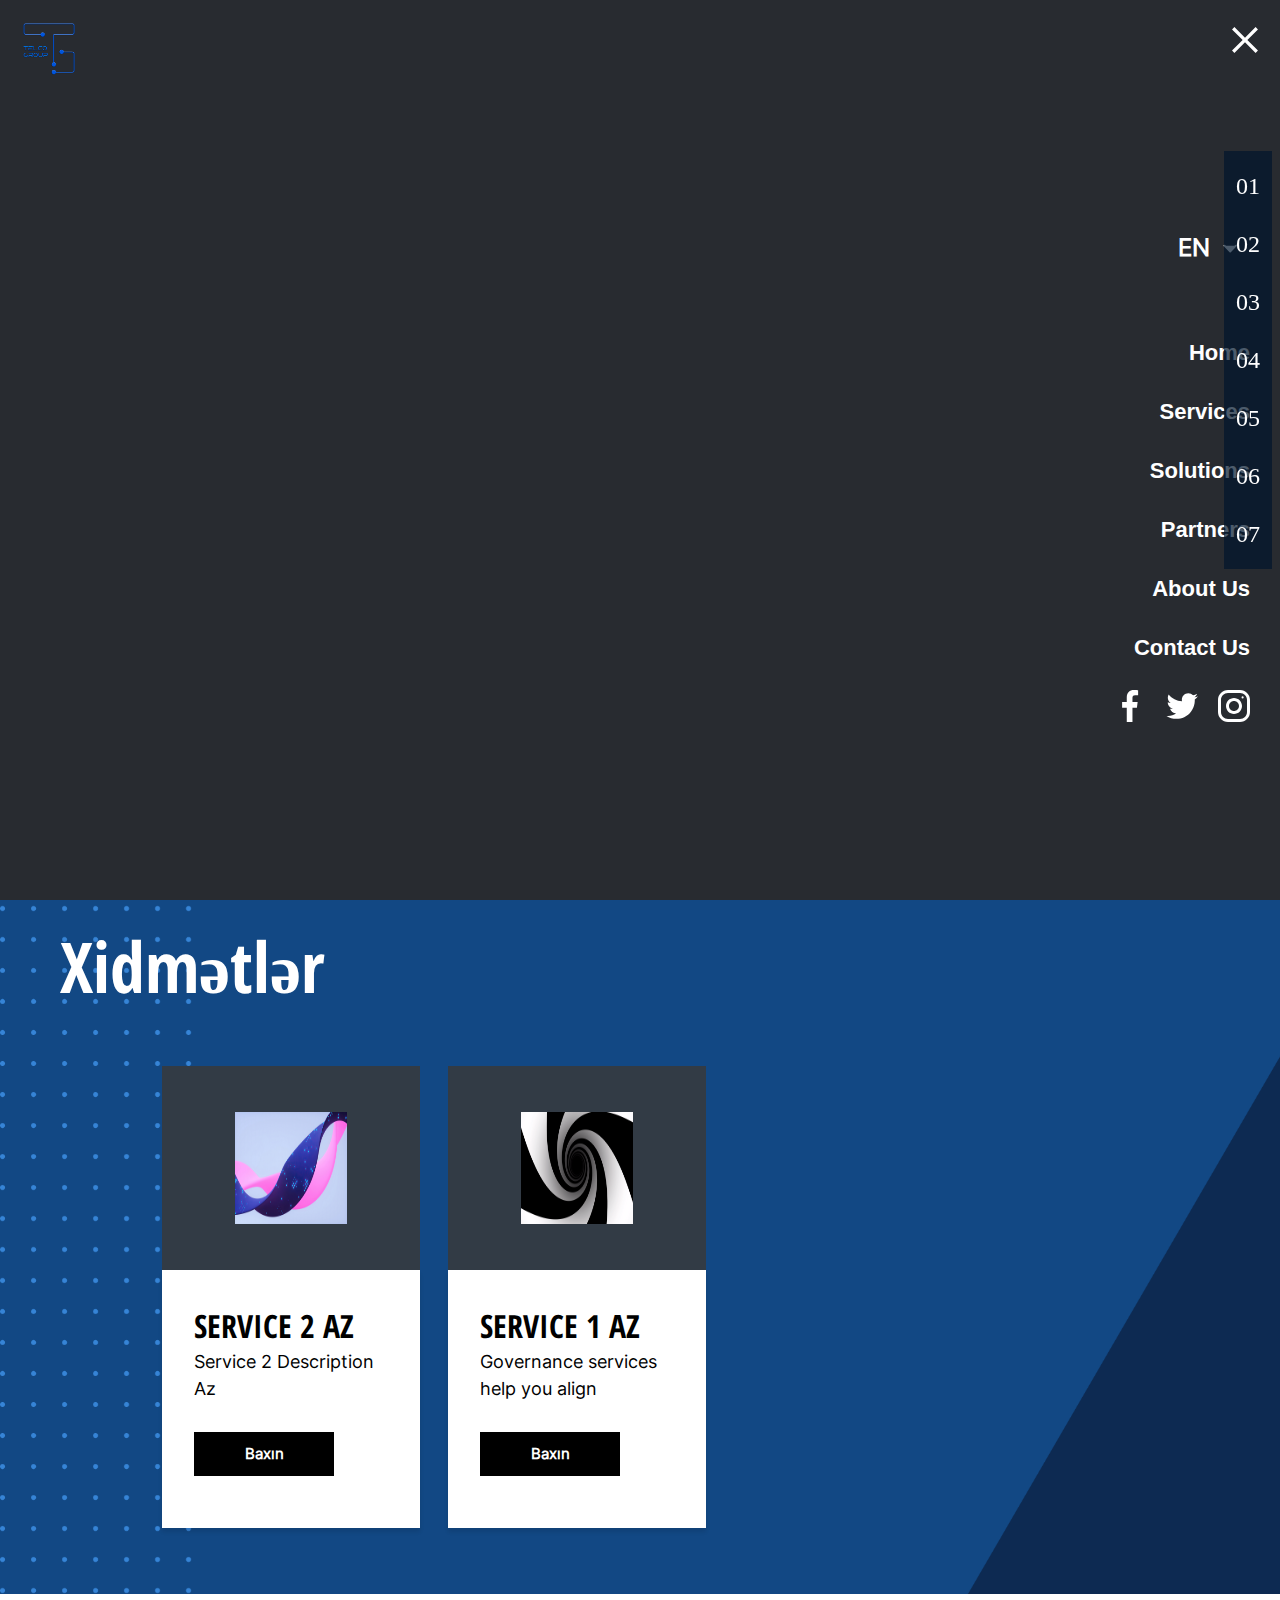
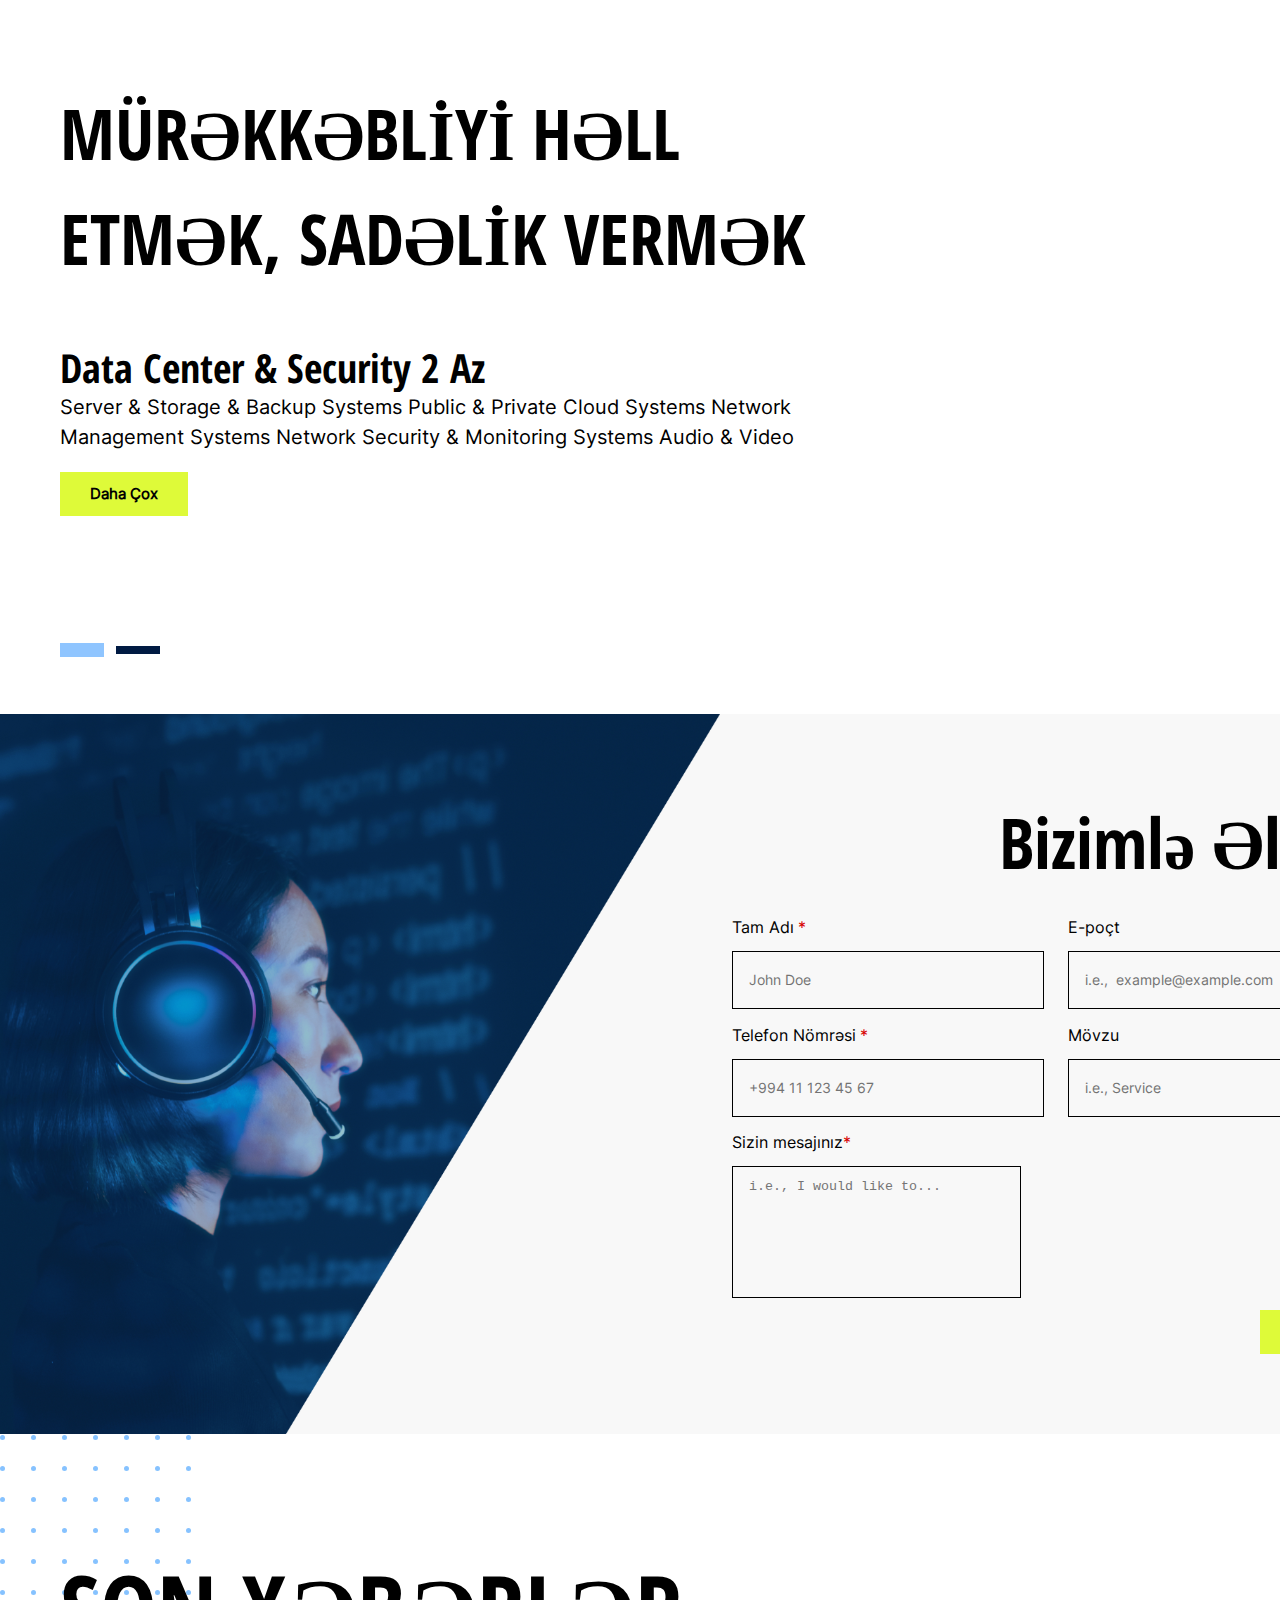
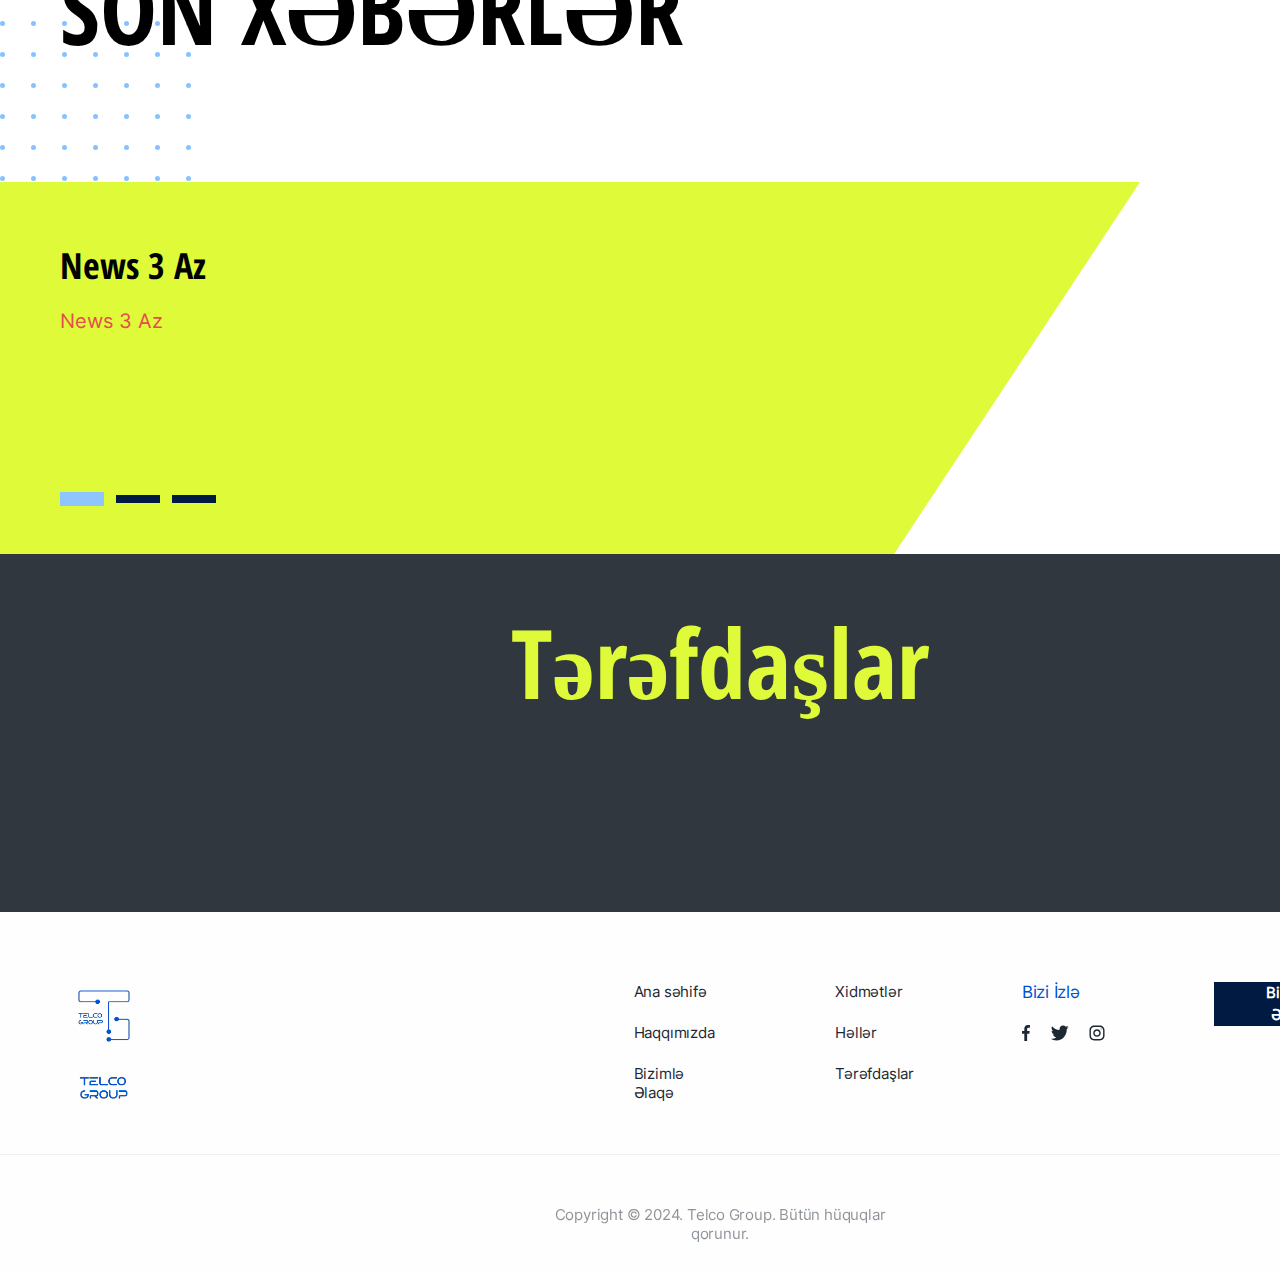
==== commit 4a52550f: "added Tablet design" ====
--- a/index.html
+++ b/index.html
@@ -64,11 +64,12 @@
         <svg class="mobileMenuBtn" xmlns="http://www.w3.org/2000/svg" width="40" height="40" viewBox="0 0 40 40" fill="none">
             <path d="M5 30V26.6667H35V30H5ZM5 21.6667V18.3333H35V21.6667H5ZM5 13.3333V10H35V13.3333H5Z" fill="black"/>
           </svg>
-          <div class="menuBar">
+          <div class="menuBar showMobileMenu">
             <div class="header">
               <div class="logo">
                 <a class="" href="index.html">
                   <img src="./src/images/logo.png" alt="logo">
+                  <img src="./src/images/logo2.png" class="logo2" alt="logo">
                 </a>
               </div>
               <div class="closeMenu">
--- a/src/css/style.css
+++ b/src/css/style.css
@@ -2760,7 +2760,7 @@
 /*# sourceMappingURL=style.css.map */
 
 /* ----------------------Responsive Design for Mobile----------------------------------------- */
-@media only screen and (max-width: 600px) {
+@media only screen and (max-width: 992px) {
   body {
     display: flex;
     width: 100vw !important;
@@ -2816,10 +2816,11 @@
     width: 100%;
 
     fill: rgba(0, 74, 151, 0.68);
-    backdrop-filter: blur(16.899999618530273px);
+
     top: 240px;
     background-image: url(../images/svg/homeblur.svg);
     top: 142px;
+    background-size: 100%;
   }
   #Video video {
     height: 100vh;
@@ -3016,8 +3017,8 @@
     width: 100%;
     height: 764px;
     flex-shrink: 0;
-    background-image: url(../images/svg/complexitybg.jpg);
-    background-size: 100% 100% !important;
+    background-image: url(../images/svg/complexity.svg);
+    background-size: cover;
   }
 
   #Complexity .complexityTexts {
@@ -3058,8 +3059,8 @@
   #Contact {
     width: 100%;
     height: 764px;
-    background-image: url(../images/svg/contactusbg.png);
-    background-size: 100% 100%;
+    background-image: url(../images/svg/homeContactbg.svg);
+    background-size: cover;
 
     /* -----------------------------------------------  Custom */
   }
@@ -3214,7 +3215,7 @@
     position: absolute;
     top: -119px;
 
-    border: 1px solid red;
+ 
   }
   footer .line {
     top: 375px;
@@ -3423,7 +3424,6 @@
   #ContactHead {
     width: 100vw;
     height: 928px;
-    border: 1px solid red;
   }
   #ContactHead .overlay {
     position: relative;
@@ -3652,9 +3652,14 @@
       justify-content: center;
       align-items: flex-start;
 
-      img {
-        width: 68px;
-        height: 68px;
+      a {
+        img {
+          width: 68px;
+          height: 68px;
+        }
+        .logo2 {
+          display: none;
+        }
       }
     }
     .closeMenu {
@@ -3782,3 +3787,527 @@
   left: 0;
   z-index: 999999;
 }
+
+/* -----------------------Responsive Design for Tablet ------------------------*/
+
+@media only screen and (min-width: 600px) and (max-width: 992px) {
+  header {
+    width: 100vw;
+    padding: 15px 40px;
+  }
+  header .logo a .second {
+    display: block;
+  }
+  header .mobileMenu {
+    right: 40px;
+  }
+  header .mobileMenu svg {
+    width: 60px;
+    height: 60px;
+  }
+  #Video {
+    height: 90vh;
+  }
+  #Video video {
+    height: 100%;
+  }
+  #Video .blursvg {
+    top: 52px;
+    background-size: calc(100% - 20px);
+  }
+
+  #Video .card {
+    display: block;
+    right: 20px;
+    top: 370px;
+    width: 350px;
+    height: 492px;
+  }
+
+  #Video .card .cardPhoto {
+    width: 350px;
+    height: 214px;
+  }
+  #Video .card .cardDetails {
+    margin-left: auto;
+    margin-right: auto;
+  }
+  #Video .blursvg .homeTexts .homeCapital {
+    width: auto;
+    height: 94px;
+    overflow: visible;
+  }
+  #Video .blursvg .homeTexts .homeCapital h1 {
+    font-size: 96px;
+    width: 534px;
+    line-height: 100%;
+    margin-top: 130px;
+  }
+  #Video .blursvg .homeTexts {
+    margin-top: 0;
+  }
+  #Video .blursvg .homeTexts .homeLower h4 {
+    width: 299px;
+    height: 96px;
+    font-size: 32px;
+
+    justify-content: flex-start;
+    margin-top: 20px;
+  }
+  #Video .blursvg .homeTexts .homeLower p {
+    width: 299px;
+    text-align: justify;
+  }
+  #Video .blursvg .homeTexts .homeLower {
+    width: 299px;
+    height: 196px;
+
+    font-size: 32px;
+    margin-top: 110px;
+  }
+  #AboutHome .allText h1 {
+    left: 60px;
+    top: 64px;
+    font-size: 96px;
+  }
+  #AboutHome {
+    background-size: 646px 545px;
+    height: 915px;
+    background-position: 181% -149px;
+  }
+  #AboutHome .allText .left {
+    top: 294px;
+  }
+  #AboutHome .allText .right {
+    top: 589px;
+  }
+  #AboutHome .allText .left h3 {
+    font-size: 16px;
+  }
+  #AboutHome .allText .right h3 {
+    position: absolute;
+    right: 40px;
+    width: 516px;
+  }
+  #Services {
+    height: 926px;
+  }
+  #Services h1 {
+    width: calc(100% - 80px);
+    top: 40px;
+    left: 40px;
+
+    font-size: 70px;
+    height: 104px;
+  }
+  #Services .serviceCards {
+    left: 152px;
+
+    top: 294px;
+
+    width: 100vw;
+  }
+  #Services .serviceCards .card {
+    height: 388px;
+  }
+  #Complexity .complexityTexts {
+    gap: 70px;
+    left: 40px;
+    width: 588px;
+    top: 140px;
+  }
+  #Complexity .complexityTexts h1 {
+    width: 588px;
+    font-size: 64px;
+    line-height: 150%;
+  }
+  #Complexity .complexityTexts .textVsButton {
+    width: 428px;
+  }
+  #Complexity .complexityTexts .textVsButton h2 {
+    font-size: 36px;
+    width: 100%;
+    height: auto;
+  }
+  #Complexity .complexityTexts .textVsButton h3 {
+    font-size: 16px;
+    width: 455px;
+    height: auto;
+  }
+  #Complexity .miniButtons {
+    left: 40px;
+    bottom: 80px;
+  }
+  #Contact {
+    height: 926px;
+  }
+  #Contact h1 {
+    font-size: 70px;
+    text-transform: uppercase;
+    right: 40px;
+
+    top: 70px;
+  }
+  #Contact form {
+    width: 312px;
+
+    gap: 16px;
+    align-items: flex-end;
+    right: 40px;
+    margin-top: 10px;
+  }
+  #Contact form .inputWithLabel input {
+    width: 100%;
+    display: flex;
+    width: 312px;
+    font-size: 14px;
+    gap: 12px;
+  }
+  #Contact form .inputWithLabel label {
+    font-size: 16px;
+  }
+  #Contact form .messageinput textarea {
+    width: 312px !important;
+    position: absolute;
+    left: 0;
+  }
+
+  #News {
+    height: 881px;
+  }
+  #News h1 {
+    height: 348px;
+
+    font-size: 96px;
+  }
+
+  #News .newsSlider .sliderLeft {
+    width: 659px;
+    height: 578px;
+  }
+  #News .newsSlider .sliderRight {
+    height: 578px;
+  }
+  #News .newsSlider {
+    height: auto;
+    height: 578px;
+    top: 348px;
+  }
+  #News .newsSlider .sliderLeft h1 {
+    width: 421px;
+    height: 107px;
+    left: 40px;
+    top: 60px;
+    justify-content: flex-start;
+    font-size: 36px;
+  }
+  #News .newsSlider .sliderLeft p {
+    width: 463px;
+    left: 40px;
+
+    top: 175px;
+
+    font-size: 16px;
+  }
+  .mobileFooter {
+    & .mobilefooterinfo {
+      .mobilelogo {
+        display: flex;
+        align-items: flex-start;
+
+        justify-content: space-between;
+        width: 608px;
+        overflow-x: hidden;
+        padding-left: 0;
+        margin-left: auto;
+        margin-right: auto;
+      }
+    }
+  }
+
+  .mobileFooter {
+    & .mobilefooterinfo {
+      .mobilefootermenu {
+        flex-wrap: nowrap;
+        width: 608px;
+
+        margin-top: 56px;
+      }
+    }
+  }
+  .mobileFooter {
+    & .mobilefooterinfo {
+      .mobilefootermenu div {
+        flex: 1;
+      }
+    }
+  }
+  .mobileFooter {
+    height: 448px;
+    gap: 44px;
+    & .mobilefooterinfo {
+      & .mobilelogo {
+        margin-top: 30px;
+        & .mobilelogolinks {
+          display: flex;
+
+          img:first-child {
+            margin-left: 0;
+          }
+          .logo2 {
+            display: block;
+            width: 138px;
+            height: 68px;
+            object-fit: cover;
+
+            margin-left: -8px;
+          }
+        }
+      }
+    }
+  }
+
+  /* ------------------------------SERVICES */
+  #ServiceSection {
+    height: 475px;
+  }
+  #ServiceSection h1 {
+    font-size: 128px;
+    width: 626px;
+    top: 80px;
+  }
+  #ServiceSection h2 {
+    font-size: 64px;
+    width: 541px;
+    position: absolute;
+    bottom: 80px;
+  }
+  #Service {
+  }
+  #Service .all .tab-services {
+    display: flex;
+    align-items: flex-start;
+    gap: -32px;
+  }
+  #Service .all .tab-services .tab-service {
+    display: flex;
+    width: 240px; /*------------------------custom */
+    flex-direction: column;
+    justify-content: center;
+    align-items: center;
+    gap: 10px;
+  }
+
+  #ServiceDetail {
+    padding: 60px;
+  }
+  #ServiceDetail .serviceDetailHead .arrows {
+    display: none;
+  }
+  #ServiceDetail h1 {
+    font-size: 64px;
+    width: 100%;
+  }
+  #ServiceDetail P {
+    font-size: 20px;
+  }
+
+  /*----------------------------------- CONTACT US */
+
+  #ContactHead {
+    background-position-x: 122px;
+    height: 926px;
+  }
+  #ContactHead .overlay .contactInfos {
+    width: 415px;
+    height: 188px;
+    top: 516px;
+    left: calc(100vw - 415px);
+  }
+  #ContactHead .overlay .contactInfos .allInfo {
+    width: 317px;
+    right: 28px;
+    bottom: 30px;
+  }
+  #ContactHead .overlay .contactInfos .socialMedia {
+    right: 28px;
+  }
+
+  #ContactHead .overlay .titleText h1 {
+    left: -64px;
+    top: 4px;
+    font-size: 128px;
+  }
+  #ContactHead .overlay .titleText h2 {
+    font-size: 80px;
+    left: 104px;
+  }
+  #ContactHead .overlay form {
+    position: absolute;
+    top: 314px;
+    left: 40px;
+    gap: 16px;
+    width: 312px !important;
+  }
+  #ContactHead .overlay form .inputWithLabel {
+    width: 100%;
+  }
+  #ContactHead .overlay form .inputWithLabel input {
+    width: 100%;
+    height: 60px;
+    font-size: 14px;
+  }
+  #ContactHead .overlay form .messageinput textarea {
+    width: 312px !important;
+    height: 132px !important;
+  }
+
+  #Map {
+    height: 463px;
+  }
+
+  /* -------------------ABOUT US */
+
+  #About .aboutSectionimage {
+    height: 476px;
+    width: 100%;
+  }
+  .aboutSectionimage h1 {
+    font-size: 140px;
+    top: 98px;
+    right: 40px;
+  }
+  .aboutSectionimage h2 {
+    font-size: 140px;
+    bottom: 98px;
+    right: 40px;
+  }
+  #About .aboutSectionText {
+    padding: 60px;
+  }
+
+  /*---------- PARTNERS --------------------*/
+  #PartnersHead {
+    height: 440px;
+    background-image: url(../images/svg/partnersbg.svg);
+  }
+  #PartnersHead .overlay {
+    background: rgba(5, 16, 35, 0.59);
+    backdrop-filter: blur(2.700000047683716px);
+  }
+  #PartnersHead .overlay .partnersTitle {
+    width: 100%;
+    padding-inline: 60px;
+
+    left: 0;
+    top: 126px;
+  }
+  #PartnersHead .overlay .partnersTitle h1 {
+    width: calc(100vw - 120px);
+
+    text-align: center;
+    font-size: 108px; /* Figmada 128px idi */
+  }
+  #PartnersHead .overlay .partnersTitle h2 {
+    width: calc(100vw - 120px);
+
+    width: 648px;
+    font-size: 38px; /* Figmada 48px idi */
+  }
+
+  #PartnersBody {
+    padding: 90px 60px;
+  }
+  #PartnersBody p {
+    height: auto;
+  }
+
+  #PartnersBody .allPartners {
+    gap: 24px;
+    justify-content: space-between;
+  }
+  #PartnersBody .allPartners .partnersCard {
+    width: calc((100vw - 168px) / 3);
+    height: calc((100vw - 168px) / 3);
+  }
+
+  /* -----------------Tablet Menu */
+
+  .mobileMenu {
+    .menuBar {
+      .header {
+        padding: 15px 40px;
+
+        .logo {
+          a {
+            .logo2 {
+              width: 138px;
+              height: 68px;
+              object-fit: cover;
+            }
+          }
+        }
+        .closeMenu {
+          display: flex;
+          align-items: center;
+          justify-content: center;
+          svg {
+            width: 60px;
+            height: 60px;
+          }
+        }
+      }
+      .menuOverlay {
+        padding-right: 60px;
+        padding-top: 120px;
+        justify-content: flex-start;
+
+        .language {
+          .langoptions {
+            width: 79%;
+            a {
+              color: #000;
+              text-align: right;
+              font-family: Inter;
+              font-size: 32px;
+              font-style: normal;
+              font-weight: 700;
+              line-height: 100%;
+            }
+          }
+          svg {
+            width: 30px;
+            height: 30px;
+          }
+          .lang {
+            a {
+              font-size: 32px;
+            }
+          }
+        }
+        .menuList {
+          gap: 30px;
+
+          .menuItem {
+            font-size: 32px;
+
+            .socialMedia {
+              a:nth-child(1) svg {
+                width: 16px;
+                height: 31.997px;
+              }
+              a:nth-child(2) svg {
+                width: 39.385px;
+                height: 32px;
+              }
+              a:nth-child(3) svg {
+                width: 32px;
+                height: 32px;
+              }
+            }
+          }
+        }
+      }
+    }
+  }
+}
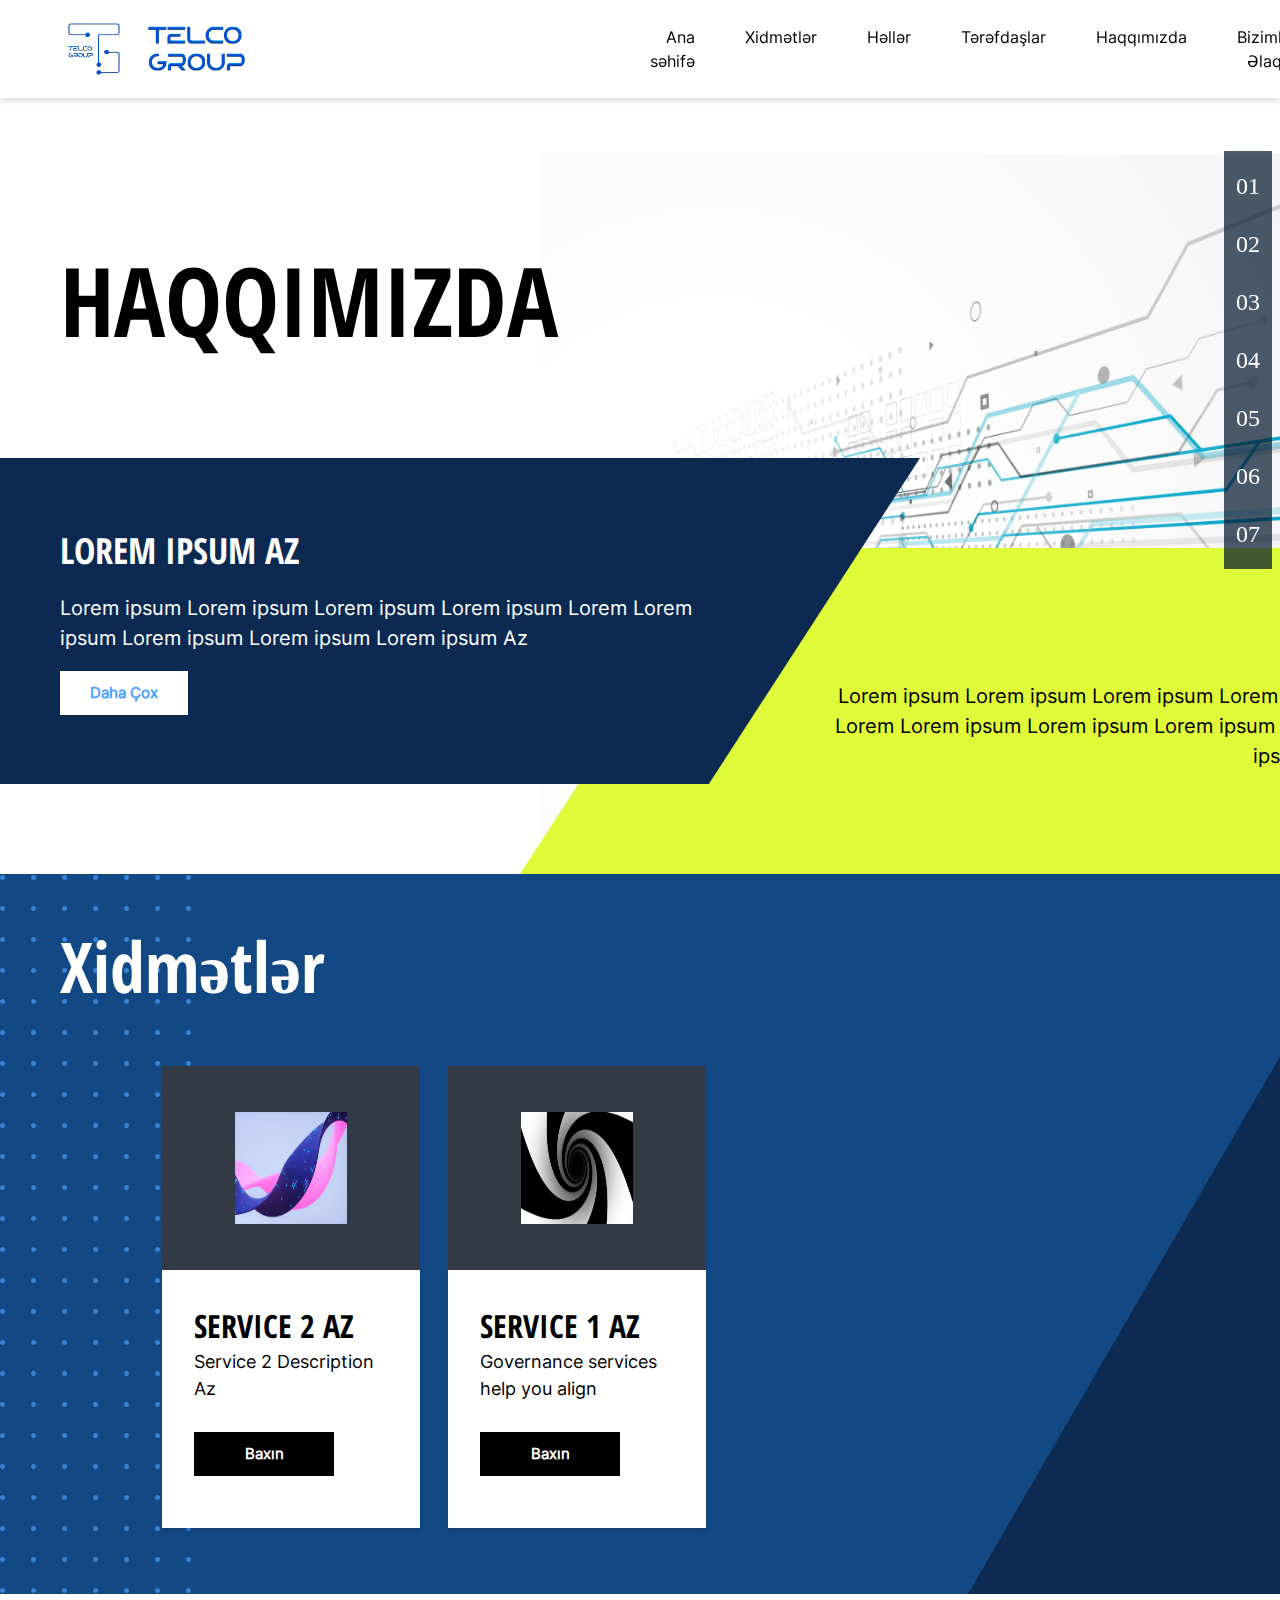
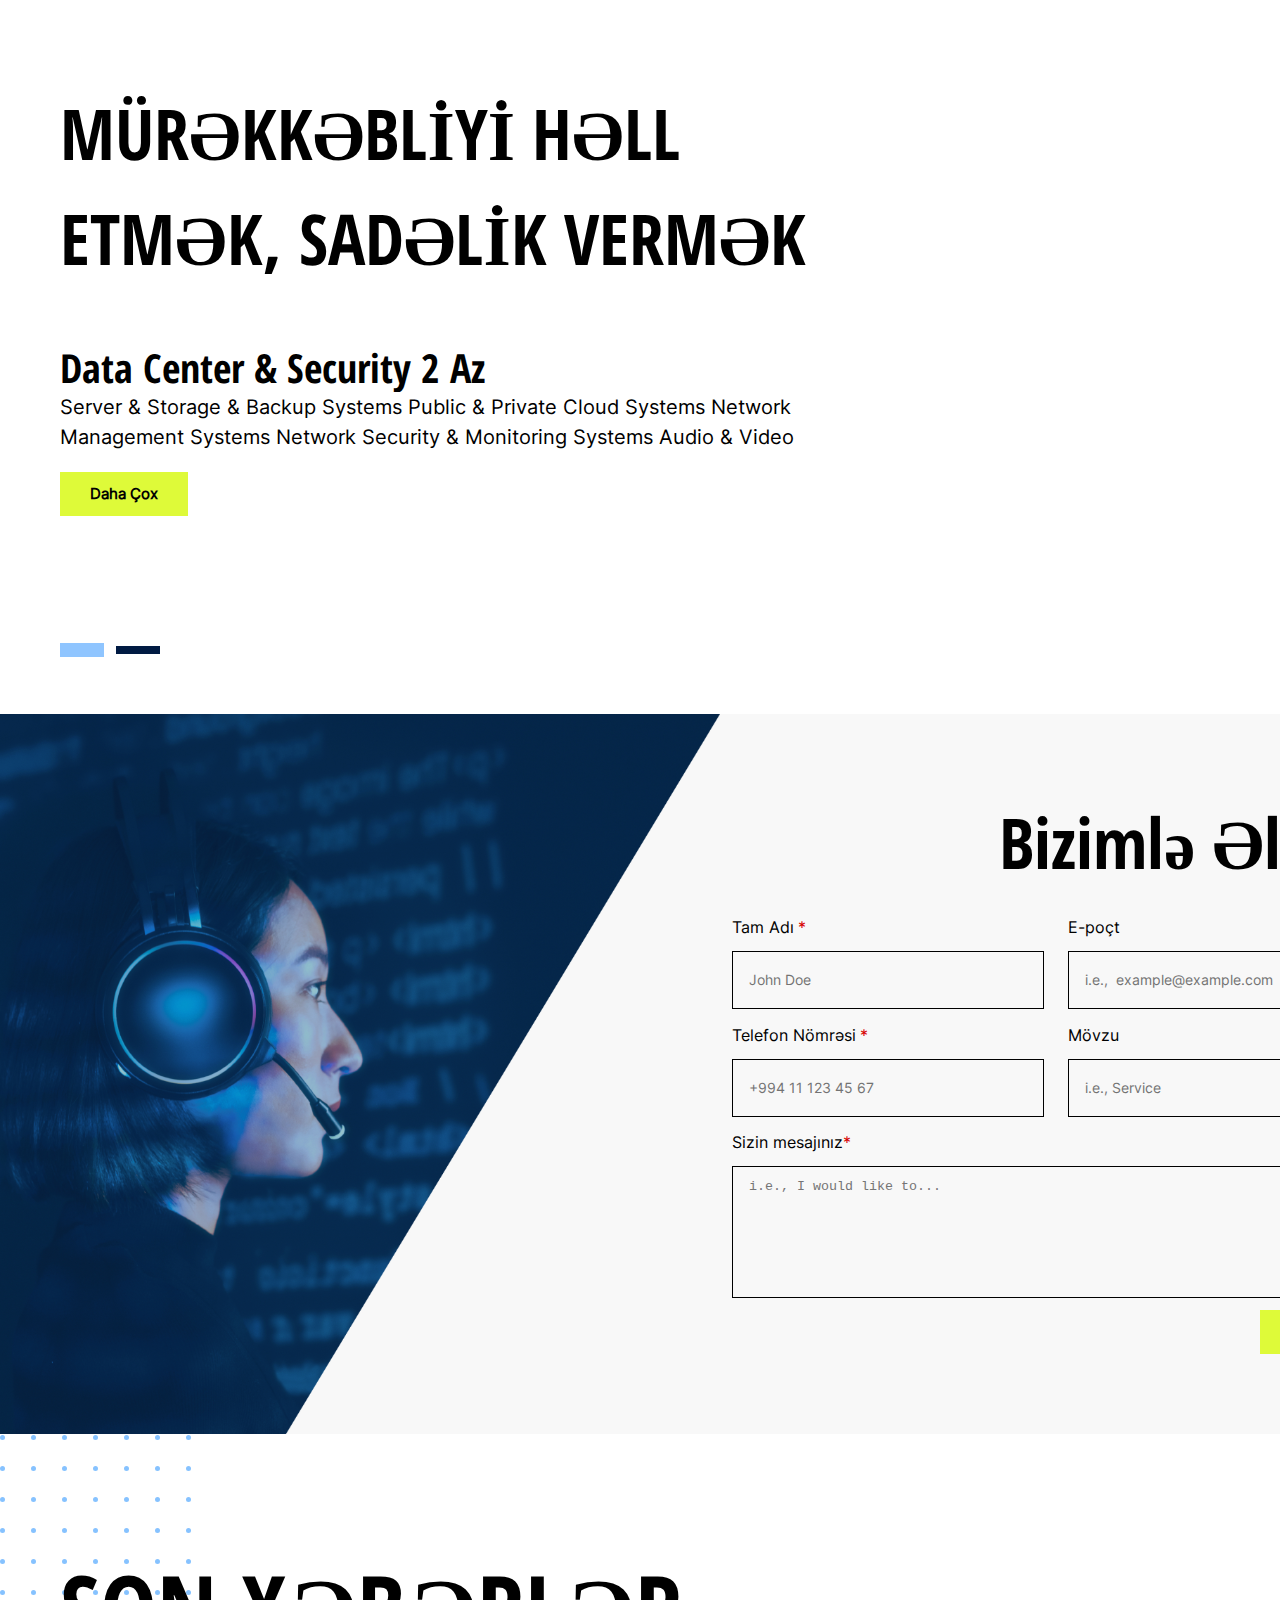
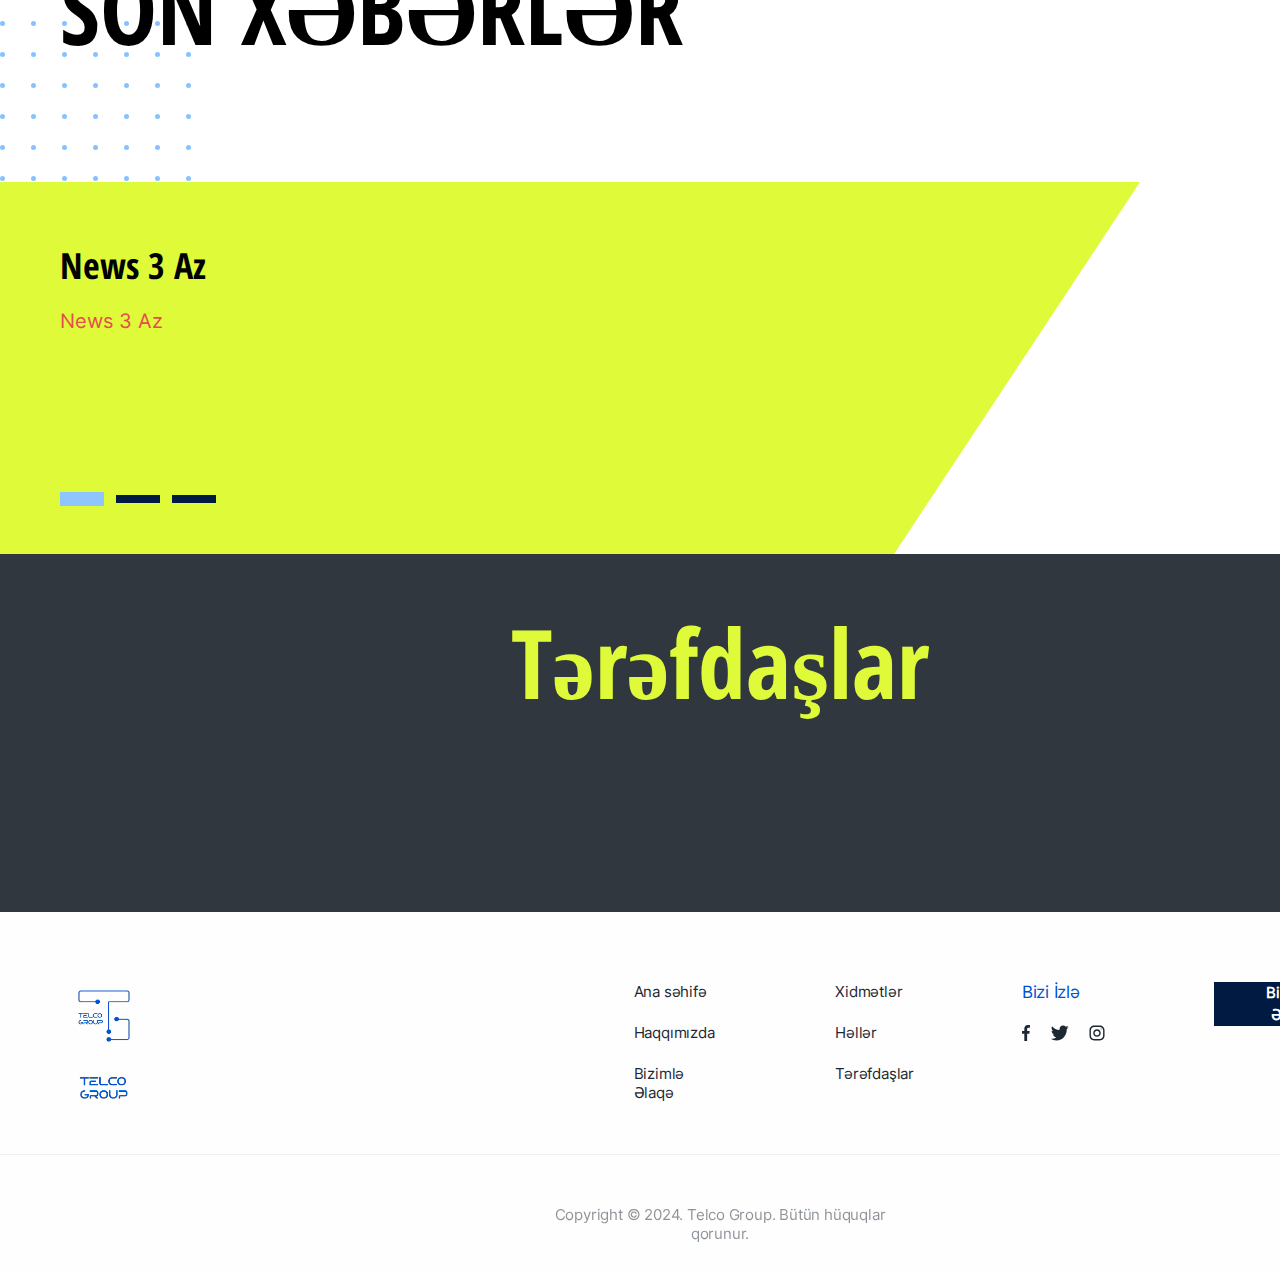
==== commit f6d8f729: "fixed html css bugs" ====
--- a/index.html
+++ b/index.html
@@ -2,11 +2,12 @@
 <html lang="en">
 
 
-<!-- Mirrored from telcogroup.az/ by HTTrack Website Copier/3.x [XR&CO'2014], Thu, 25 Apr 2024 22:47:24 GMT -->
-<!-- Added by HTTrack --><meta http-equiv="content-type" content="text/html;charset=utf-8" /><!-- /Added by HTTrack -->
+<meta http-equiv="content-type" content="text/html;charset=utf-8" />
 <head>
     <meta charset="UTF-8" />
-    <meta name="viewport" content="width=device-width, initial-scale=1.0" />
+    <!---------- Added new Meta properties --------- -->
+    <meta name="viewport" content="width=device-width, initial-scale=1.0, maximum-scale=1.0, user-scalable=no">
+    <!---------------------------------------------- -->
     <title>Telco Group</title>
     <link rel="stylesheet" href="src/css/style.css" />
     <link rel="preconnect" href="https://fonts.googleapis.com/" />
@@ -17,7 +18,6 @@
     <link href="../cdn.jsdelivr.net/npm/%40splidejs/splide%404.1.4/dist/css/splide.min.css" rel="stylesheet">
     
 </head>
-
 <body>
     
 
@@ -58,13 +58,13 @@
         </div>
     </div>
 
-    <!------------------ Mobile Menu Start ---------------------->
+    <!----------------------- Mobile Menu Start ------------------------->
 
       <div class="mobileMenu">
         <svg class="mobileMenuBtn" xmlns="http://www.w3.org/2000/svg" width="40" height="40" viewBox="0 0 40 40" fill="none">
             <path d="M5 30V26.6667H35V30H5ZM5 21.6667V18.3333H35V21.6667H5ZM5 13.3333V10H35V13.3333H5Z" fill="black"/>
           </svg>
-          <div class="menuBar showMobileMenu">
+          <div class="menuBar">
             <div class="header">
               <div class="logo">
                 <a class="" href="index.html">
@@ -143,7 +143,7 @@
       </div>
 
 
-    <!------------------ Mobile Menu End ---------------------->
+    <!---------------------------------- Mobile Menu End ------------------------------>
 </header>
     <section id="Video">
     <video autoplay muted loop src="src/videos/bgvideo.mp4"></video>
@@ -276,9 +276,11 @@
 
         <div class="messageinput">
             <label for="message">Sizin mesaj&#x131;n&#x131;z<span>*</span></label>
-            <!-- deleted inline style from textarea---------------------------------------- -->
-            <!-- <textarea style="min-width: 648px; min-height:132px ;" placeholder="i.e., I would like to..." id="message" cols="30" rows="10" data-val="true" data-val-required="The Message field is required." name="Appeal.Message">
+
+    <!------------------- deleted inline style from textarea---------------------------------------- -->
+    <!-- <textarea style="min-width: 648px; min-height:132px ;" placeholder="i.e., I would like to..." id="message" cols="30" rows="10" data-val="true" data-val-required="The Message field is required." name="Appeal.Message">
 </textarea> -->
+
 <textarea  placeholder="i.e., I would like to..." id="message" cols="30" rows="10" data-val="true" data-val-required="The Message field is required." name="Appeal.Message">
 </textarea>
         </div>
@@ -378,6 +380,7 @@
     <p class="copyright">Copyright &#xA9; 2024. Telco Group. B&#xFC;t&#xFC;n h&#xFC;quqlar qorunur.</p>
 </footer>
 
+<!------------------------- Mobile Footer Start ------------------>
 <footer class="mobileFooter">
     <div class="mobilefooterinfo">
         <div class="mobilelogo">
@@ -416,7 +419,7 @@
 
     <p class="mobilecopyright">Copyright &#xA9; 2024. Telco Group. B&#xFC;t&#xFC;n h&#xFC;quqlar qorunur.</p>
 </footer>
-
+<!------------------------- Mobile Footer End ------------------>
 
 
     <script src="src/js/slider.js"></script>
@@ -435,5 +438,4 @@
 
 
 
-<!-- Mirrored from telcogroup.az/ by HTTrack Website Copier/3.x [XR&CO'2014], Thu, 25 Apr 2024 22:47:28 GMT -->
 </html>--- a/src/css/style.css
+++ b/src/css/style.css
@@ -1161,6 +1161,8 @@
   display: flex;
   max-width: 648px;
   max-height: 132px;
+  width: 648px;
+  height: 132px;
   flex-direction: column;
   align-items: flex-start;
   flex-shrink: 0;
@@ -1989,17 +1991,49 @@
 /*}*/
 
 #About {
-  width: 1440px;
+  width: 100vw;
   margin: 0 auto;
   display: flex;
   align-items: center;
   flex-direction: column;
+  position: relative;
+  top: 72px;
 }
 
 #About .aboutSectionimage {
   width: 1440px;
   height: 464px;
   overflow: hidden;
+  position: relative;
+}
+#About .aboutSectionimage h1 {
+  position: absolute;
+  flex-shrink: 0;
+  color: rgba(90, 154, 255, 0);
+  text-align: right;
+  -webkit-text-stroke-width: 2px;
+  -webkit-text-stroke-color: #6ca5ff;
+  font-family: "Open Sans Hebrew Condensed";
+  font-size: 200px;
+  font-style: normal;
+  font-weight: 700;
+  line-height: 100%; /* 200px */
+  top: 32px;
+  right: 112px;
+  z-index: 999;
+}
+#About .aboutSectionimage h2 {
+  position: absolute;
+  flex-shrink: 0;
+  right: 112px;
+  color: #defa39;
+  text-align: right;
+  font-family: "Open Sans Hebrew Condensed";
+  font-size: 200px;
+  font-style: normal;
+  font-weight: 700;
+  line-height: 100%; /* 200px */
+  bottom: 31px;
 }
 
 #About .aboutSectionimage img {
@@ -2759,6 +2793,9 @@
 }
 /*# sourceMappingURL=style.css.map */
 
+#ServiceDetail .serviceDetailHead .arrows {
+  display: none;
+}
 /* ----------------------Responsive Design for Mobile----------------------------------------- */
 @media only screen and (max-width: 992px) {
   body {
@@ -2953,6 +2990,9 @@
     background-size: cover;
     background-position: left;
   }
+  #ServiceSection {
+    background-image: url(../images/svg/serviceMobilebg.svg);
+  }
   #Services h1 {
     width: 100%;
     left: 30px;
@@ -3059,8 +3099,7 @@
   #Contact {
     width: 100%;
     height: 764px;
-    background-image: url(../images/svg/homeContactbg.svg);
-    background-size: cover;
+    background-image: url(../images/svg/homeContactbg.png);
 
     /* -----------------------------------------------  Custom */
   }
@@ -3505,6 +3544,7 @@
   /*------------------------------- ABOUT US ------------------*/
   #About {
     width: 100vw;
+    top: 0;
   }
 
   #About .aboutSectionimage {
@@ -3514,7 +3554,7 @@
 
     position: relative;
   }
-  .aboutSectionimage h1 {
+  #About .aboutSectionimage h1 {
     color: rgba(90, 154, 255, 0);
 
     -webkit-text-stroke-width: 2px;
@@ -3530,7 +3570,7 @@
     right: 30px;
     text-align: right;
   }
-  .aboutSectionimage h2 {
+  #About .aboutSectionimage h2 {
     color: #defa39;
     text-align: right;
     font-family: "Open Sans Hebrew Condensed";
@@ -3557,35 +3597,92 @@
     width: 100vw;
     height: 238px;
     position: relative;
+
+    backdrop-filter: blur(2px);
   }
   #Intro h1 {
     font-size: 64px;
     top: 72px;
-    left: 56px;
+    left: 0;
+    width: 100%;
   }
   #Intro h2 {
     font-size: 32px;
-    left: 47px;
+    left: 0;
     top: 92px;
     bottom: 71px;
     width: 296px;
+
+    width: 296px;
+    left: calc((100vw - 296px) / 2);
   }
   #SolutionGroups {
     width: 100vw;
+    padding: 30px 0;
+    gap: 40px;
   }
   #SolutionGroups .intro {
     width: 100vw;
-
+    height: auto;
     padding-inline: 30px;
-  }
-
+    font-size: 14px;
+  }
+  #SolutionGroups .solutionCard {
+    background-image: url(../images/svg/solutionsRectangle1.svg) !important;
+    background-repeat: no-repeat;
+    background-position: top right !important;
+    width: 100%;
+    position: relative;
+
+    padding-bottom: 0;
+    height: 200px;
+  }
+
+  #SolutionGroups .solutionSecondCard {
+    background-image: url(../images/svg/solutionsRectangle2.svg) !important;
+
+    background-repeat: no-repeat;
+    background-position: left !important;
+    width: 100%;
+    position: relative;
+  }
+  .nonReversed {
+    display: none;
+  }
+  #SolutionGroups .solutionCard .solutionText {
+    position: absolute;
+    left: 30px;
+    top: 0;
+    width: 90%;
+  }
+  #SolutionGroups .solutionCard .solutionText .subtitle {
+    font-size: 14px;
+    width: calc(100% - 128px);
+
+    height: auto;
+  }
+  #SolutionGroups .solutionSecondCard .solutionText .secondSubtitle {
+    position: absolute;
+    right: 20px;
+  }
+  #SolutionGroups .solutionSecondCard .solutionText .secondSubtitle {
+    width: calc(100% - 98px);
+
+    top: 49px;
+  }
+  #SolutionGroups .solutionCard .solutionText .title {
+    font-size: 16px;
+  }
+  #SolutionGroups .solutionCard .solutionText .secondTitle {
+    padding-left: 80px;
+  }
   /*------------------------ PARTNERS --------------------*/
   #PartnersHead {
     width: 100vw;
     height: 238px;
   }
   #PartnersHead .overlay .partnersTitle {
-    width: 251px;
+    width: 100%;
 
     padding: 0;
     top: 49px;
@@ -3593,11 +3690,19 @@
   }
   #PartnersHead .overlay .partnersTitle h1 {
     font-size: 54px; /* --------------------------- custom */
+
+    width: 100vw;
+    text-align: center;
+  }
+  #PartnersHead .overlay .partnersTitle {
+    left: 0;
   }
   #PartnersHead .overlay .partnersTitle h2 {
-    width: 296px;
+    width: 100vw;
     font-size: 32px;
     text-align: center;
+
+    left: calc((100vw - 296px) / 2);
   }
   #PartnersBody {
     width: 100vw;
